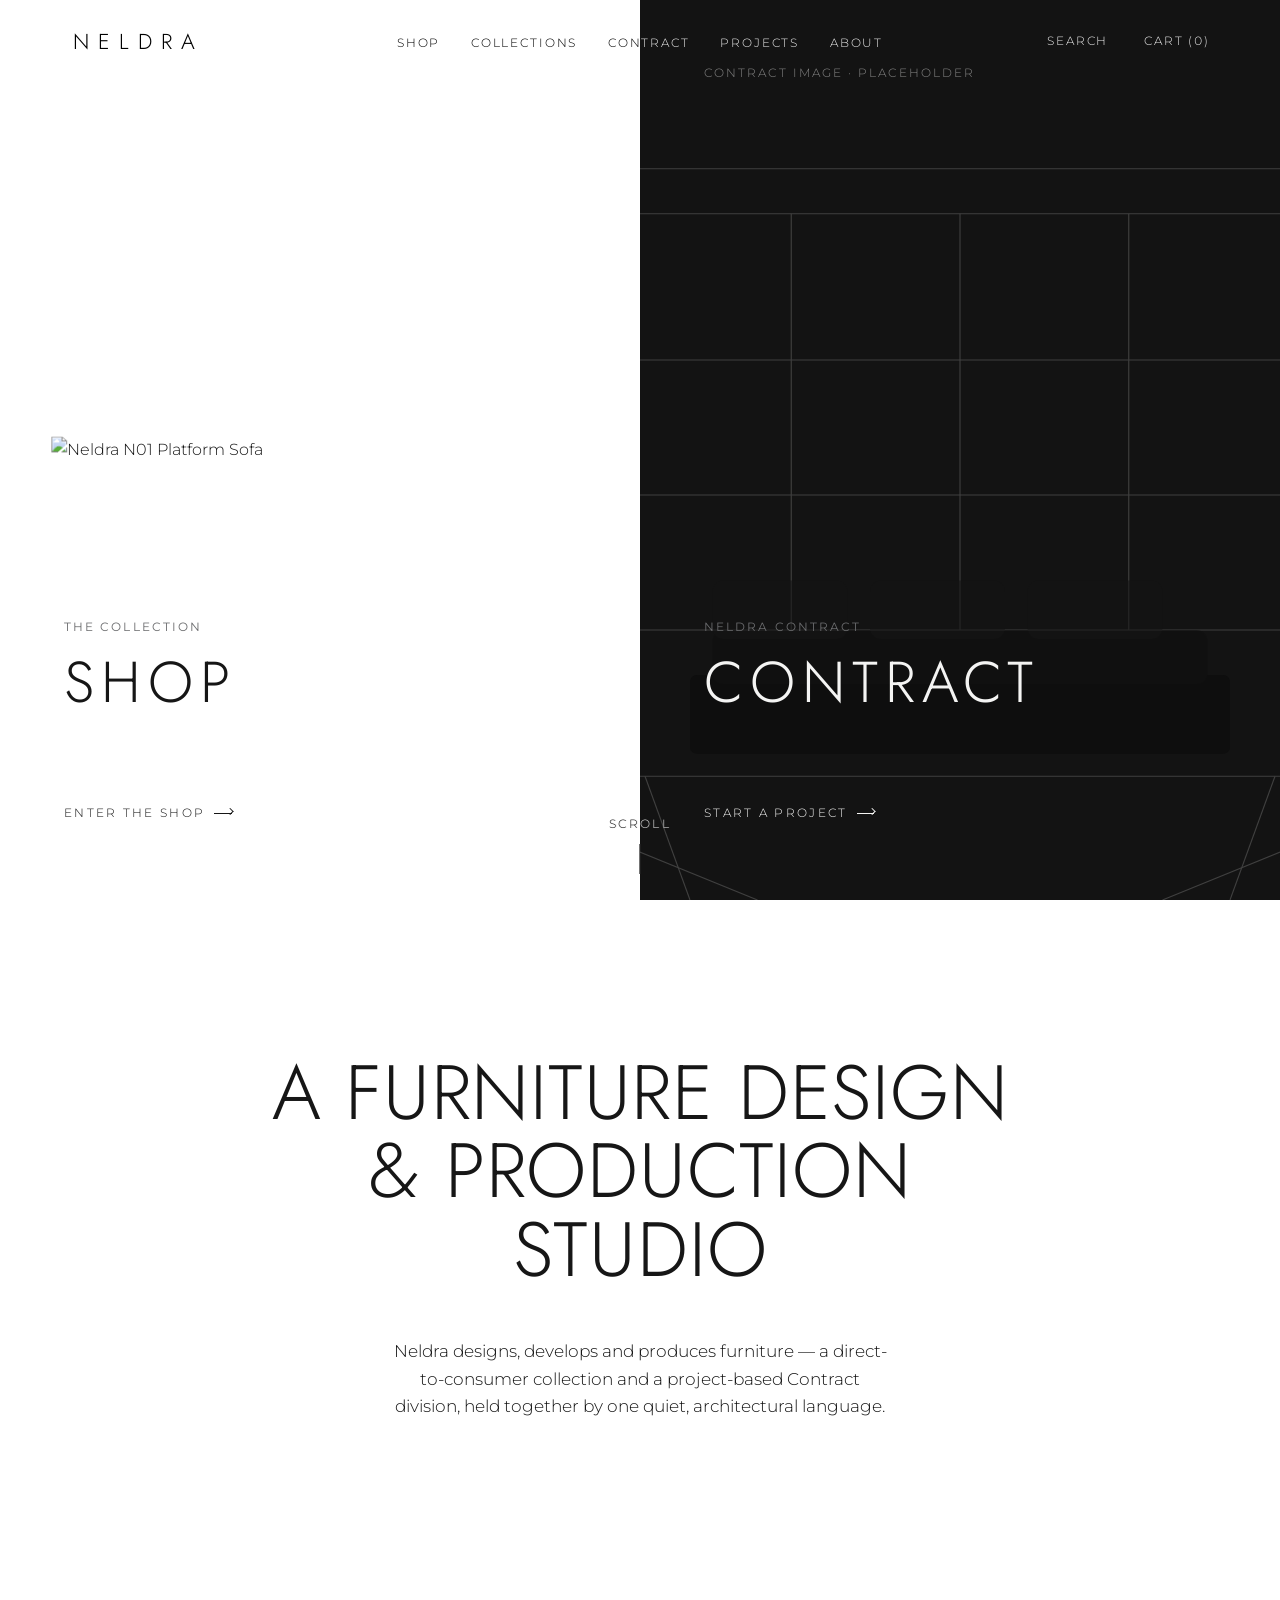
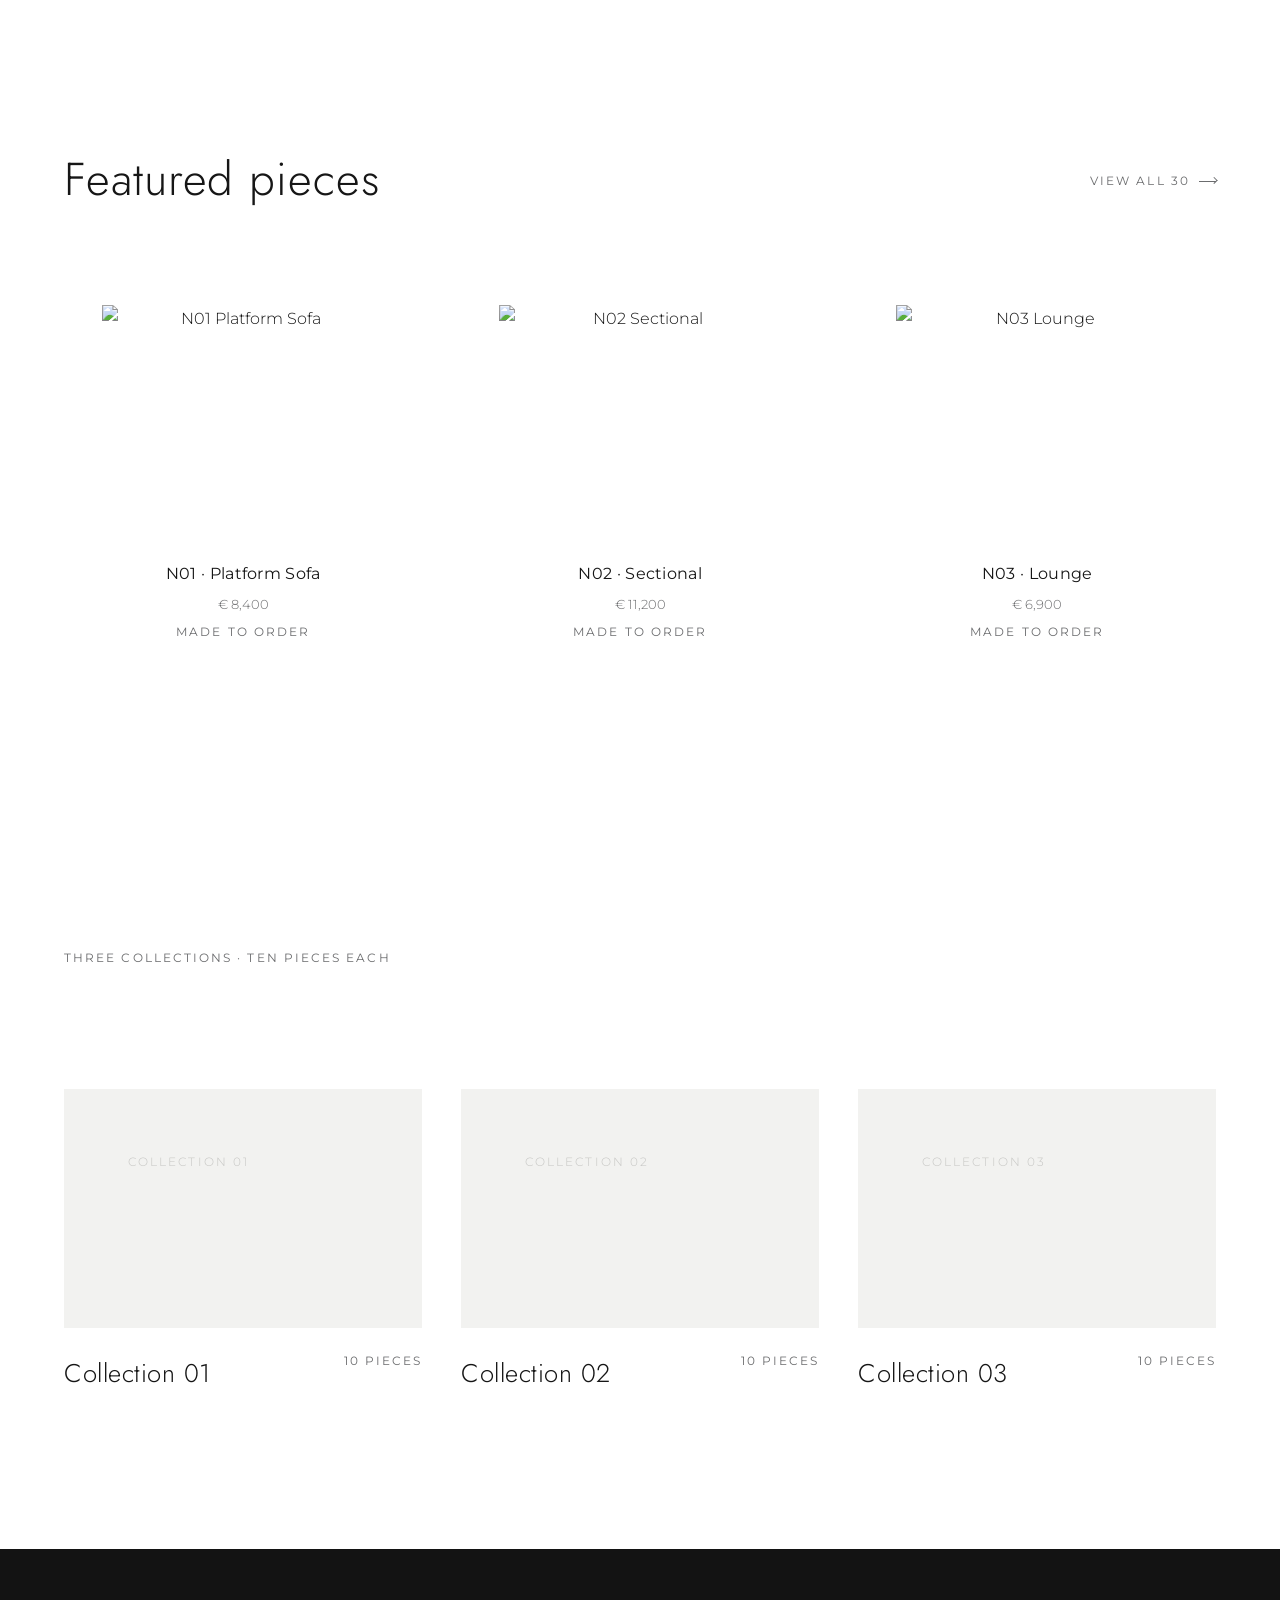
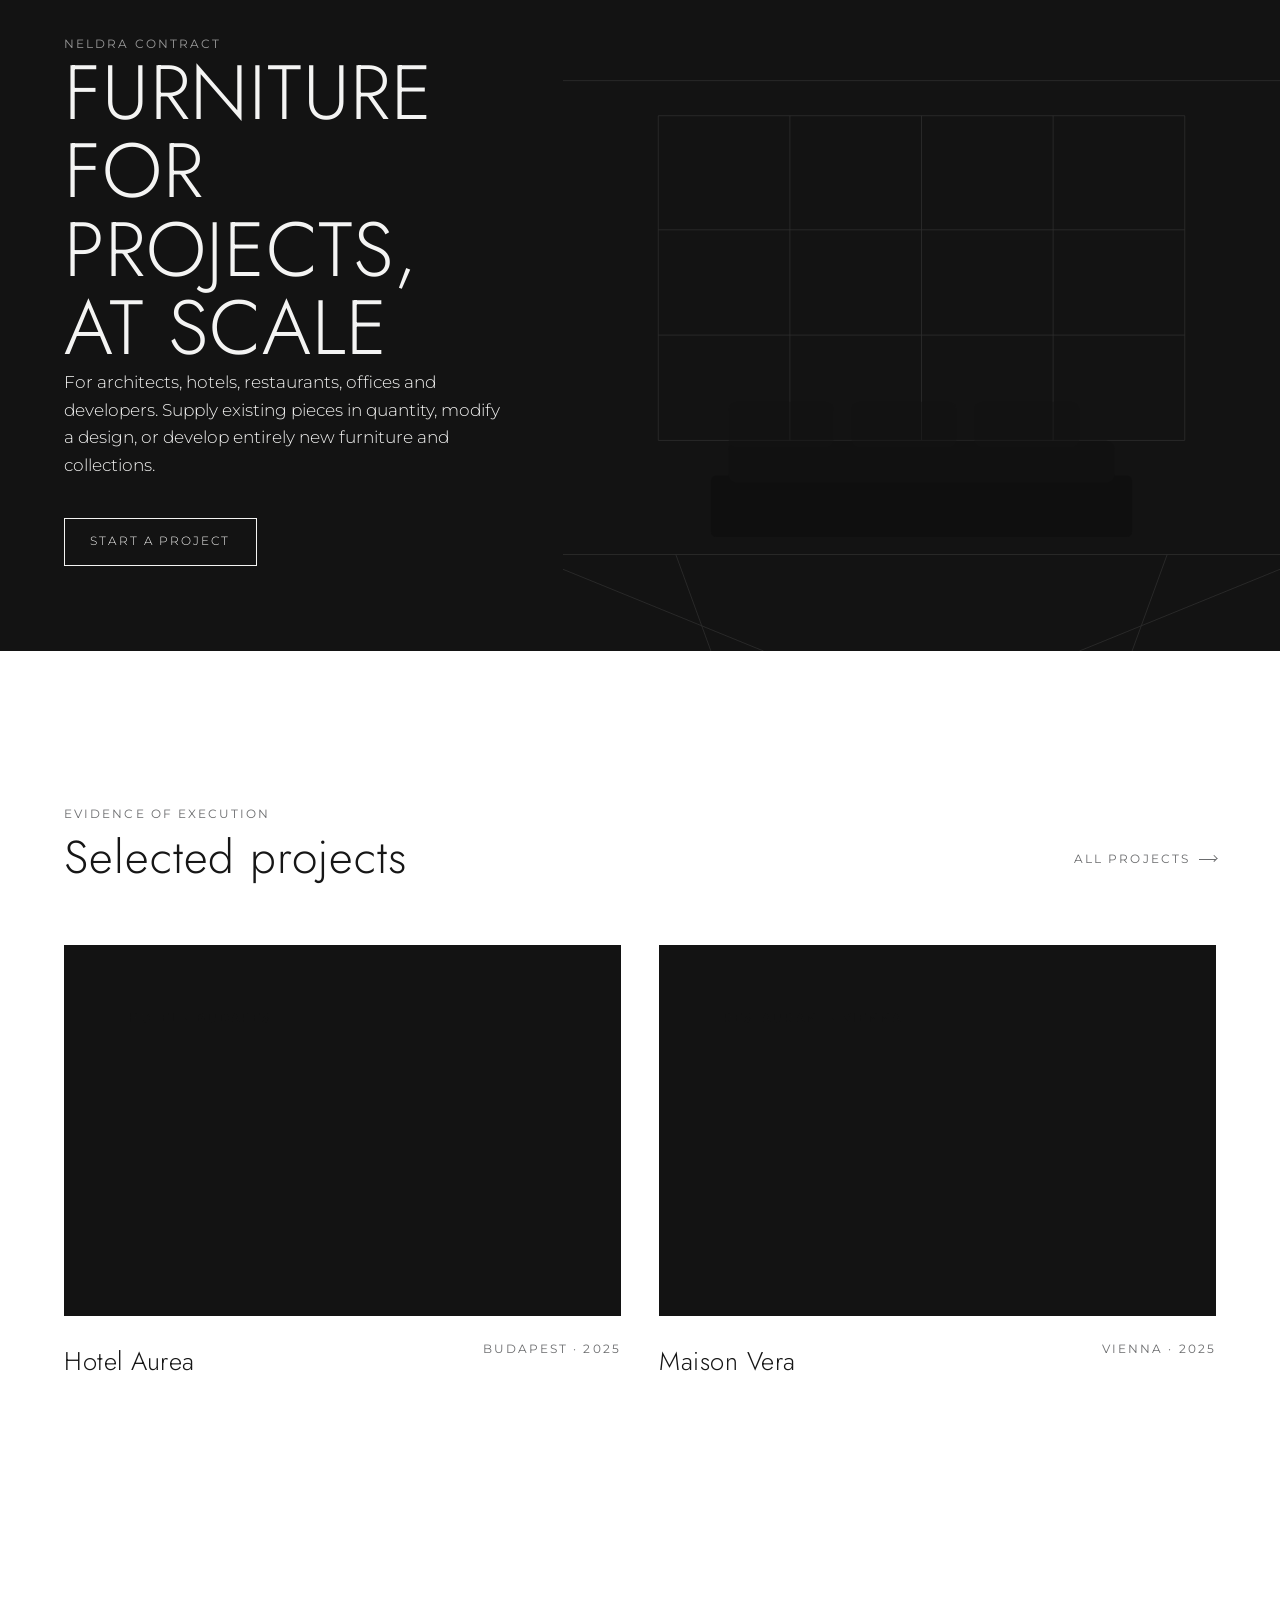
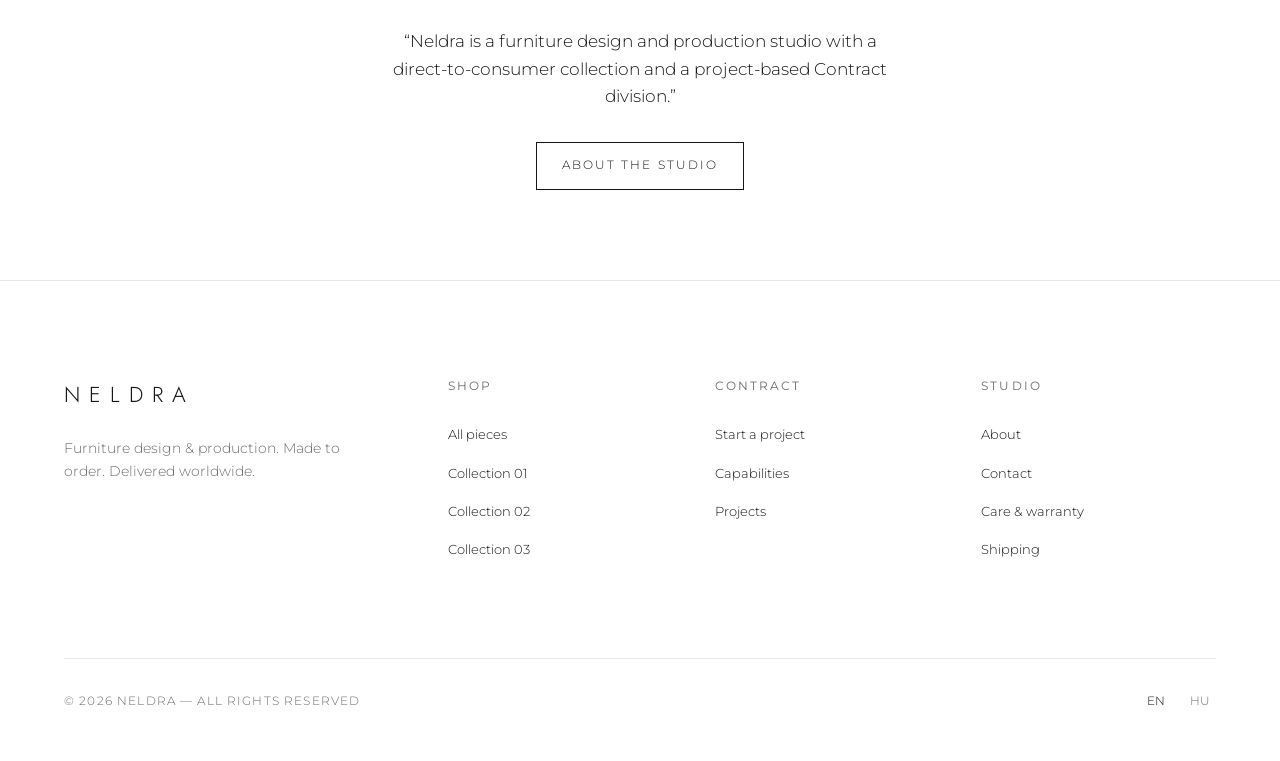
==== standalone/index.html @ cc779422 "Wire real N01 product photography into hero, shop grid, product gallery; standalone images via raw U" ====
<!doctype html>
<html lang="en">
<head>
  <meta charset="utf-8">
  <meta name="viewport" content="width=device-width, initial-scale=1">
  <title>NELDRA — Furniture Design & Production Studio</title>
  <meta name="description" content="Neldra is a furniture design and production studio with a direct-to-consumer collection and a project-based Contract division.">

  <style>
/* ==========================================================================
   NELDRA — Design System
   A white architectural gallery. Furniture is the hero. Whitespace is a
   feature. Motion is quiet. See /docs/02-design-system.md.
   ========================================================================== */
/* ==========================================================================
   NELDRA — Self-hosted fonts
   --------------------------------------------------------------------------
   Display : "TRT Cenzo Demo Light"  (Novenima look)
             The demo is personal-use only with a limited glyph set. Drop the
             licensed .woff2 into this folder as `trt-cenzo-demo-light.woff2`
             and it is used automatically. Until then the stack falls back to
             Jost (a close geometric sans) then Montserrat.
   Body    : Montserrat  (SIL OFL — free for commercial use, self-hosted)
   Both Jost + Montserrat include latin-ext for Hungarian (á é í ó ö ő ú ü ű).
   ========================================================================== */


/* --- Jost (Cenzo stand-in until the licensed file is added) ------------- */
@font-face {
  font-family: "Jost";
  src: url([data-uri]) format("woff2");
  font-weight: 100 900;
  font-style: normal;
  font-display: swap;
  unicode-range: U+0100-02BA, U+02BD-02C5, U+02C7-02CC, U+02CE-02D7, U+02DD-02FF, U+0304, U+0308, U+0329, U+1D00-1DBF, U+1E00-1E9F, U+1EF2-1EFF, U+2020, U+20A0-20AB, U+20AD-20C0, U+2113, U+2C60-2C7F, U+A720-A7FF;
}
@font-face {
  font-family: "Jost";
  src: url([data-uri]) format("woff2");
  font-weight: 100 900;
  font-style: normal;
  font-display: swap;
  unicode-range: U+0000-00FF, U+0131, U+0152-0153, U+02BB-02BC, U+02C6, U+02DA, U+02DC, U+2000-206F, U+2074, U+20AC, U+2122, U+2191, U+2193, U+2212, U+2215, U+FEFF, U+FFFD;
}

/* --- Montserrat (body) -------------------------------------------------- */
@font-face {
  font-family: "Montserrat";
  src: url([data-uri]) format("woff2");
  font-weight: 100 900;
  font-style: normal;
  font-display: swap;
  unicode-range: U+0100-02BA, U+02BD-02C5, U+02C7-02CC, U+02CE-02D7, U+02DD-02FF, U+0304, U+0308, U+0329, U+1D00-1DBF, U+1E00-1E9F, U+1EF2-1EFF, U+2020, U+20A0-20AB, U+20AD-20C0, U+2113, U+2C60-2C7F, U+A720-A7FF;
}
@font-face {
  font-family: "Montserrat";
  src: url([data-uri]) format("woff2");
  font-weight: 100 900;
  font-style: normal;
  font-display: swap;
  unicode-range: U+0000-00FF, U+0131, U+0152-0153, U+02BB-02BC, U+02C6, U+02DA, U+02DC, U+2000-206F, U+2074, U+20AC, U+2122, U+2191, U+2193, U+2212, U+2215, U+FEFF, U+FFFD;
}


/* --------------------------------------------------------------------------
   1. Tokens
   -------------------------------------------------------------------------- */
:root {
  /* Colour */
  --c-bg:          #ffffff;
  --c-bg-soft:     #f7f7f6;
  --c-grey-light:  #e8e9ea;
  --c-grey-mid:    #a5a7a9;
  --c-text:        #161616;
  --c-text-soft:   #6b6c6e;
  --c-line:        rgba(22, 22, 22, .10);
  --c-line-soft:   rgba(22, 22, 22, .06);
  --c-dark:        #131313;
  --c-on-dark:     #f4f4f3;
  --c-accent:      #8a97a0; /* cold, desaturated — used almost never */

  /* Type */
  --font-display: "TRT Cenzo Demo", "Jost", "Montserrat", system-ui, sans-serif;
  --font-body:    "Montserrat", system-ui, -apple-system, "Segoe UI", sans-serif;

  /* Fluid type scale */
  --fs-hero:    clamp(3rem, 9vw, 8rem);
  --fs-display: clamp(2.4rem, 6vw, 5.5rem);
  --fs-h2:      clamp(1.8rem, 3.6vw, 3.4rem);
  --fs-h3:      clamp(1.3rem, 2vw, 1.9rem);
  --fs-lead:    clamp(1.05rem, 1.35vw, 1.35rem);
  --fs-body:    1rem;
  --fs-small:   .8125rem;
  --fs-meta:    .72rem;

  /* Spacing (8px base) */
  --sp-1: .5rem;   --sp-2: 1rem;   --sp-3: 1.5rem;  --sp-4: 2rem;
  --sp-6: 3rem;    --sp-8: 4rem;   --sp-12: 6rem;   --sp-16: 8rem;
  --sp-24: 12rem;  --sp-32: 16rem;
  --section-y: clamp(5rem, 12vw, 12rem);

  /* Layout */
  --wrap: 1600px;
  --gutter: clamp(1.25rem, 5vw, 5rem);
  --header-h: 84px;

  /* Motion */
  --ease-brand: cubic-bezier(.22, 1, .36, 1);
  --ease-soft:  cubic-bezier(.4, 0, .2, 1);
  --dur-fast: .2s;
  --dur-base: .45s;
  --dur-slow: .65s;

  /* z-index */
  --z-header: 100;
  --z-overlay: 200;
  --z-cursor: 500;
}

/* --------------------------------------------------------------------------
   2. Reset / base
   -------------------------------------------------------------------------- */
*, *::before, *::after { box-sizing: border-box; }
* { margin: 0; }
html {
  -webkit-text-size-adjust: 100%;
  scroll-behavior: smooth;
}
body {
  font-family: var(--font-body);
  font-weight: 300;
  font-size: var(--fs-body);
  line-height: 1.7;
  color: var(--c-text);
  background: var(--c-bg);
  -webkit-font-smoothing: antialiased;
  -moz-osx-font-smoothing: grayscale;
  text-rendering: optimizeLegibility;
  overflow-x: hidden;
}
img, picture, svg, video { display: block; max-width: 100%; height: auto; }
a { color: inherit; text-decoration: none; }
button { font: inherit; color: inherit; background: none; border: 0; cursor: pointer; }
ul { list-style: none; padding: 0; }
::selection { background: var(--c-text); color: var(--c-bg); }
:focus-visible { outline: 1.5px solid var(--c-text); outline-offset: 3px; }

/* --------------------------------------------------------------------------
   3. Typography helpers
   -------------------------------------------------------------------------- */
.display, h1, h2, h3 {
  font-family: var(--font-display);
  font-weight: 300;
  line-height: 1.02;
  letter-spacing: .01em;
}
.hero-title { font-size: var(--fs-hero); letter-spacing: .04em; }
.display    { font-size: var(--fs-display); }
h2, .h2     { font-size: var(--fs-h2); letter-spacing: .02em; }
h3, .h3     { font-size: var(--fs-h3); letter-spacing: .02em; }
.upper { text-transform: uppercase; }
.lead {
  font-size: var(--fs-lead);
  line-height: 1.6;
  font-weight: 300;
  max-width: 46ch;
  color: var(--c-text);
}
.meta {
  font-family: var(--font-body);
  font-size: var(--fs-meta);
  letter-spacing: .18em;
  text-transform: uppercase;
  font-weight: 400;
  color: var(--c-text-soft);
}
.body-soft { color: var(--c-text-soft); }

/* --------------------------------------------------------------------------
   4. Layout primitives
   -------------------------------------------------------------------------- */
.wrap {
  width: 100%;
  max-width: var(--wrap);
  margin-inline: auto;
  padding-inline: var(--gutter);
}
.section { padding-block: var(--section-y); }
.section--tight { padding-block: clamp(3rem, 7vw, 7rem); }
.bleed { width: 100%; }
.stack > * + * { margin-top: var(--sp-3); }
.center { text-align: center; }
.divider { height: 1px; background: var(--c-line); border: 0; }

/* --------------------------------------------------------------------------
   5. Buttons / links
   -------------------------------------------------------------------------- */
.btn {
  display: inline-flex;
  align-items: center;
  gap: .8em;
  font-family: var(--font-body);
  font-size: var(--fs-meta);
  letter-spacing: .18em;
  text-transform: uppercase;
  padding: 1.15em 2.2em;
  border: 1px solid var(--c-text);
  color: var(--c-text);
  background: transparent;
  transition: background var(--dur-base) var(--ease-soft),
              color var(--dur-base) var(--ease-soft);
}
.btn:hover { background: var(--c-text); color: var(--c-bg); }
.btn--solid { background: var(--c-text); color: var(--c-bg); }
.btn--solid:hover { background: transparent; color: var(--c-text); }
.btn--ghost { border-color: transparent; padding-inline: 0; }
.btn--on-dark { border-color: var(--c-on-dark); color: var(--c-on-dark); }
.btn--on-dark:hover { background: var(--c-on-dark); color: var(--c-dark); }

/* animated underline link */
.link {
  position: relative;
  display: inline-block;
  padding-bottom: 2px;
}
.link::after {
  content: "";
  position: absolute;
  left: 0; bottom: 0;
  width: 100%; height: 1px;
  background: currentColor;
  transform: scaleX(0);
  transform-origin: right;
  transition: transform var(--dur-base) var(--ease-brand);
}
.link:hover::after { transform: scaleX(1); transform-origin: left; }

/* --------------------------------------------------------------------------
   6. Header / overlay nav
   -------------------------------------------------------------------------- */
.site-header {
  position: fixed;
  inset: 0 0 auto 0;
  z-index: var(--z-header);
  height: var(--header-h);
  display: flex;
  align-items: center;
  transition: background var(--dur-base) var(--ease-soft),
              transform var(--dur-base) var(--ease-soft),
              height var(--dur-base) var(--ease-soft);
}
.site-header__inner {
  width: 100%;
  max-width: none;
  display: grid;
  grid-template-columns: 1fr auto 1fr;
  align-items: center;
  gap: var(--sp-4);
}
/* Over the split hero: blend so the wordmark/nav read on light AND dark. */
.site-header--overlay { mix-blend-mode: difference; }
.site-header--overlay .site-header__inner,
.site-header--overlay a,
.site-header--overlay button { color: #fff; }
/* Solid state (internal pages or after scrolling past hero) */
.site-header--solid {
  background: rgba(255,255,255,.85);
  -webkit-backdrop-filter: blur(12px);
  backdrop-filter: blur(12px);
  border-bottom: 1px solid var(--c-line-soft);
  mix-blend-mode: normal;
}
.site-header--solid a, .site-header--solid button { color: var(--c-text); }
.site-header.is-hidden { transform: translateY(-100%); }

.brand {
  font-family: var(--font-display);
  font-weight: 300;
  font-size: 1.35rem;
  letter-spacing: .42em;
  text-transform: uppercase;
  padding-left: .42em; /* optically balance the tracking */
}
.nav-primary { justify-self: center; }
.nav-primary ul { display: flex; gap: clamp(1rem, 2.4vw, 2.6rem); }
.nav-primary a { font-size: var(--fs-meta); letter-spacing: .16em; text-transform: uppercase; }
.nav-util {
  justify-self: end;
  display: flex;
  align-items: center;
  gap: var(--sp-3);
}
.nav-util button { font-size: var(--fs-meta); letter-spacing: .16em; text-transform: uppercase; }
.cart-count { font-variant-numeric: tabular-nums; }
.nav-toggle { display: none; }

/* --------------------------------------------------------------------------
   7. Split-screen hero
   -------------------------------------------------------------------------- */
.hero {
  height: 100svh;
  min-height: 640px;
  width: 100%;
  display: flex;
  overflow: hidden;
}
.panel {
  position: relative;
  flex: 1 1 0%;   /* basis 0 so flex-grow ratios drive the moving boundary */
  min-width: 0;
  display: flex;
  align-items: flex-end;
  overflow: hidden;
  color: var(--c-on-dark);
  transition: flex-grow var(--dur-slow) var(--ease-brand);
  will-change: flex-grow;
}
/* moving boundary via flex-grow */
.hero[data-hover="shop"]     .panel--shop     { flex-grow: 1.6; }
.hero[data-hover="shop"]     .panel--contract { flex-grow: .9; }
.hero[data-hover="contract"] .panel--contract { flex-grow: 1.6; }
.hero[data-hover="contract"] .panel--shop     { flex-grow: .9; }

.panel__media {
  position: absolute;
  inset: 0;
  transition: transform var(--dur-slow) var(--ease-brand);
  will-change: transform;
}
.panel:hover .panel__media,
.hero[data-hover] .panel.is-active .panel__media { transform: scale(1.04); }

.panel__label {
  position: relative;
  z-index: 2;
  padding: var(--gutter);
  padding-bottom: clamp(2.5rem, 6vw, 5rem);
  width: 100%;
  display: flex;
  flex-direction: column;
  gap: var(--sp-2);
}
.panel__title {
  font-family: var(--font-display);
  font-weight: 300;
  font-size: clamp(2.2rem, 4.5vw, 4.5rem);
  letter-spacing: .12em;
  text-transform: uppercase;
  line-height: 1;
}
.panel__intro {
  font-size: var(--fs-small);
  letter-spacing: .04em;
  max-width: 34ch;
  opacity: .85;
  transform: translateY(6px);
  opacity: 0;
  transition: opacity var(--dur-base) var(--ease-brand) .05s,
              transform var(--dur-base) var(--ease-brand) .05s;
}
.panel:hover .panel__intro,
.panel.is-active .panel__intro,
.panel:focus-visible .panel__intro { opacity: .9; transform: none; }
.panel__enter {
  margin-top: var(--sp-2);
  font-size: var(--fs-meta);
  letter-spacing: .2em;
  text-transform: uppercase;
  display: inline-flex;
  align-items: center;
  gap: .7em;
}
.panel__enter .arrow { margin-left: .1em; transition: transform var(--dur-base) var(--ease-brand); }
.panel:hover .panel__enter .arrow { transform: translateX(6px); }

/* CSS-drawn arrow (font-independent, always renders) */
.arrow {
  display: inline-block;
  position: relative;
  width: 1.5em;
  height: 1px;
  background: currentColor;
  vertical-align: middle;
  margin-left: .35em;
}
.arrow::after {
  content: "";
  position: absolute;
  right: 0; top: 50%;
  width: .42em; height: .42em;
  border-top: 1px solid currentColor;
  border-right: 1px solid currentColor;
  transform: translateY(-50%) rotate(45deg);
  transform-origin: right center;
}

/* thin dividing line between panels */
.hero::after {
  content: "";
  position: absolute;
  top: 0; bottom: 0; left: 50%;
  width: 1px;
  background: rgba(255,255,255,.35);
  z-index: 3;
  pointer-events: none;
  opacity: 0;
  transition: opacity var(--dur-base) ease;
}

/* Placeholder art (until real photography is dropped in) */
.ph { position: absolute; inset: 0; }
.ph--shop { background: #f2f2f0; }
.ph--contract { background: var(--c-dark); }
.ph__note {
  position: absolute; top: var(--gutter); left: var(--gutter);
  font-size: var(--fs-meta); letter-spacing: .18em; text-transform: uppercase;
  opacity: .5;
}
.ph--shop .ph__note { color: #9a9a97; }
.panel--shop { color: var(--c-text); background: #fff; }
.panel--shop .panel__intro { opacity: 0; }
.panel--shop:hover .panel__intro,
.panel--shop.is-active .panel__intro { opacity: .7; }

/* scroll hint */
.scroll-hint {
  position: absolute;
  left: 50%; bottom: 1.6rem;
  transform: translateX(-50%);
  z-index: 5;
  font-size: var(--fs-meta);
  letter-spacing: .2em;
  text-transform: uppercase;
  color: #fff;
  mix-blend-mode: difference;
  display: flex; flex-direction: column; align-items: center; gap: .6rem;
}
.scroll-hint span { animation: nudge 2.4s var(--ease-soft) infinite; }
.scroll-hint i { width: 1px; height: 30px; background: currentColor; display: block; opacity: .6; }
@keyframes nudge { 0%,100% { transform: translateY(0);} 50% { transform: translateY(6px);} }

/* --------------------------------------------------------------------------
   8. Editorial / content sections
   -------------------------------------------------------------------------- */
.statement {
  padding-block: var(--section-y);
  text-align: center;
}
.statement .display { max-width: 18ch; margin-inline: auto; }
.statement .lead { margin: var(--sp-6) auto 0; text-align: center; }

.section-head {
  display: flex;
  align-items: flex-end;
  justify-content: space-between;
  gap: var(--sp-4);
  margin-bottom: var(--sp-8);
  flex-wrap: wrap;
}
.section-head .meta { margin-bottom: .6rem; }

/* Full-bleed image block (editorial) */
.figure {
  position: relative;
  width: 100%;
  aspect-ratio: 16 / 9;
  background: var(--c-bg-soft);
  overflow: hidden;
}
.figure--tall { aspect-ratio: 4 / 5; }
.figure__media { position: absolute; inset: 0; }
.figure img { width: 100%; height: 100%; object-fit: cover; }

/* --------------------------------------------------------------------------
   9. Product card (borderless, floats on white)
   -------------------------------------------------------------------------- */
.grid {
  display: grid;
  gap: clamp(2rem, 4vw, 4.5rem) clamp(1.5rem, 3vw, 3rem);
}
.grid--2 { grid-template-columns: repeat(2, 1fr); }
.grid--3 { grid-template-columns: repeat(3, 1fr); }
.grid--4 { grid-template-columns: repeat(4, 1fr); }
.grid--5 { grid-template-columns: repeat(5, 1fr); }

.product {
  display: flex;
  flex-direction: column;
  align-items: center;
  text-align: center;
}
.product__media {
  position: relative;
  width: 100%;
  aspect-ratio: 4 / 3;
  display: grid;
  place-items: center;
  background: transparent; /* blends into the white page — no card, no border */
  padding: clamp(1rem, 3vw, 2.5rem);
}
.product__media img,
.product__media svg {
  width: 100%;
  height: 100%;
  object-fit: contain;
  transition: transform var(--dur-base) var(--ease-brand),
              opacity var(--dur-base) var(--ease-soft);
}
.product:hover .product__media img,
.product:hover .product__media svg { transform: scale(1.035); }
.product__meta { margin-top: var(--sp-3); }
.product__name {
  font-family: var(--font-body);
  font-weight: 400;
  font-size: 1rem;
  letter-spacing: .02em;
}
.product__price { font-size: var(--fs-small); color: var(--c-text-soft); margin-top: .35rem; }
.product__tag { display: block; margin-top: .5rem; }

/* Grid density control */
.grid-control {
  display: flex;
  align-items: center;
  gap: var(--sp-3);
  justify-content: flex-end;
}
.grid-control__label { font-size: var(--fs-meta); letter-spacing: .18em; text-transform: uppercase; color: var(--c-text-soft); }
.grid-control button {
  font-size: var(--fs-small);
  width: 2em; height: 2em;
  color: var(--c-text-soft);
  transition: color var(--dur-fast) ease;
}
.grid-control button[aria-pressed="true"] { color: var(--c-text); text-decoration: underline; text-underline-offset: 4px; }

/* --------------------------------------------------------------------------
   10. Dark / contract block
   -------------------------------------------------------------------------- */
.block-dark {
  background: var(--c-dark);
  color: var(--c-on-dark);
}
.block-dark .meta { color: rgba(244,244,243,.6); }
.block-dark .lead { color: var(--c-on-dark); }
.contract-teaser {
  position: relative;
  min-height: 78vh;
  display: flex;
  align-items: center;
}
.contract-teaser__content { max-width: 40ch; }

/* Sectors / capabilities lists */
.rows { border-top: 1px solid var(--c-line); }
.rows li {
  border-bottom: 1px solid var(--c-line);
  padding-block: clamp(1rem, 2.4vw, 1.9rem);
  display: flex;
  align-items: baseline;
  justify-content: space-between;
  gap: var(--sp-4);
  transition: padding-left var(--dur-base) var(--ease-brand);
}
.rows li:hover { padding-left: var(--sp-3); }
.rows .row__title { font-family: var(--font-display); font-size: var(--fs-h3); letter-spacing: .02em; }
.rows .row__note { font-size: var(--fs-small); color: var(--c-text-soft); max-width: 40ch; text-align: right; }
.block-dark .rows { border-color: rgba(244,244,243,.16); }
.block-dark .rows li { border-color: rgba(244,244,243,.16); }
.block-dark .rows .row__note { color: rgba(244,244,243,.55); }

/* --------------------------------------------------------------------------
   11. Project cards
   -------------------------------------------------------------------------- */
.project {
  display: block;
}
.project__media {
  aspect-ratio: 3 / 2;
  background: var(--c-bg-soft);
  overflow: hidden;
}
.project__media > * { width: 100%; height: 100%; object-fit: cover; transition: transform var(--dur-slow) var(--ease-brand); }
.project:hover .project__media > * { transform: scale(1.04); }
.project__meta { margin-top: var(--sp-3); display: flex; justify-content: space-between; gap: var(--sp-3); }
.project__name { font-family: var(--font-display); font-size: var(--fs-h3); letter-spacing: .02em; }

/* --------------------------------------------------------------------------
   12. Product page
   -------------------------------------------------------------------------- */
.pdp {
  display: grid;
  grid-template-columns: 1.35fr 1fr;
  gap: clamp(2rem, 5vw, 6rem);
  align-items: start;
}
.pdp__gallery { display: grid; gap: var(--sp-4); }
.pdp__figure {
  aspect-ratio: 4 / 3;
  display: grid;
  place-items: center;
  padding: clamp(1.5rem, 4vw, 4rem);
}
.pdp__figure img, .pdp__figure svg { width: 100%; height: 100%; object-fit: contain; }
.pdp__info { position: sticky; top: calc(var(--header-h) + 1.5rem); }
.pdp__price { font-size: var(--fs-h3); font-family: var(--font-display); margin-top: var(--sp-2); }
.pdp__row { display: flex; gap: var(--sp-2); flex-wrap: wrap; margin-top: var(--sp-4); }
.swatch {
  border: 1px solid var(--c-line);
  padding: .8em 1.2em;
  font-size: var(--fs-small);
  transition: border-color var(--dur-fast) ease;
}
.swatch[aria-pressed="true"], .swatch:hover { border-color: var(--c-text); }
.qty { display: inline-flex; align-items: center; border: 1px solid var(--c-line); }
.qty button { width: 2.6em; height: 2.6em; }
.qty input { width: 3em; text-align: center; border: 0; font: inherit; }
.pdp__cta { display: grid; gap: var(--sp-2); margin-top: var(--sp-6); }

/* Accordion */
.acc { border-top: 1px solid var(--c-line); margin-top: var(--sp-8); }
.acc__item { border-bottom: 1px solid var(--c-line); }
.acc__head {
  width: 100%;
  display: flex; align-items: center; justify-content: space-between;
  padding-block: 1.35rem;
  font-size: var(--fs-small); letter-spacing: .12em; text-transform: uppercase;
}
.acc__icon { transition: transform var(--dur-base) var(--ease-brand); }
.acc__item[aria-expanded="true"] .acc__icon { transform: rotate(45deg); }
.acc__body {
  overflow: hidden;
  max-height: 0;
  transition: max-height var(--dur-base) var(--ease-brand);
}
.acc__body > div { padding-bottom: 1.6rem; color: var(--c-text-soft); font-size: var(--fs-small); }

/* --------------------------------------------------------------------------
   13. Footer
   -------------------------------------------------------------------------- */
.site-footer {
  border-top: 1px solid var(--c-line);
  padding-block: var(--sp-12) var(--sp-6);
}
.footer-grid {
  display: grid;
  grid-template-columns: 1.5fr repeat(3, 1fr);
  gap: var(--sp-6) var(--sp-4);
}
.footer-brand .brand { padding-left: 0; display: inline-block; margin-bottom: var(--sp-3); }
.footer-col h4 { font-family: var(--font-body); font-size: var(--fs-meta); letter-spacing: .18em; text-transform: uppercase; color: var(--c-text-soft); font-weight: 400; margin-bottom: var(--sp-3); }
.footer-col li + li { margin-top: .7rem; }
.footer-col a { font-size: var(--fs-small); }
.footer-bottom {
  margin-top: var(--sp-12);
  padding-top: var(--sp-4);
  border-top: 1px solid var(--c-line);
  display: flex; justify-content: space-between; align-items: center; gap: var(--sp-3);
  flex-wrap: wrap;
  font-size: var(--fs-meta); letter-spacing: .1em; text-transform: uppercase; color: var(--c-text-soft);
}
.lang-switch { display: flex; gap: .8rem; }
.lang-switch button[aria-pressed="true"] { color: var(--c-text); }

/* --------------------------------------------------------------------------
   14. Overlays (menu / search / cart)
   -------------------------------------------------------------------------- */
.overlay {
  position: fixed;
  inset: 0;
  z-index: var(--z-overlay);
  background: var(--c-bg);
  padding: var(--gutter);
  display: flex;
  flex-direction: column;
  opacity: 0;
  visibility: hidden;
  transition: opacity var(--dur-base) var(--ease-brand), visibility var(--dur-base);
}
.overlay.is-open { opacity: 1; visibility: visible; }
.overlay__close { align-self: flex-end; font-size: var(--fs-meta); letter-spacing: .18em; text-transform: uppercase; }
.overlay__body { margin-block: auto; }
.menu-list a {
  font-family: var(--font-display);
  font-size: clamp(2rem, 7vw, 5rem);
  letter-spacing: .04em;
  text-transform: uppercase;
  display: inline-block;
  opacity: 0;
  transform: translateY(20px);
}
.overlay.is-open .menu-list a { opacity: 1; transform: none; transition: opacity var(--dur-base) var(--ease-brand), transform var(--dur-base) var(--ease-brand); }
.menu-list li:nth-child(1) a { transition-delay: .06s; }
.menu-list li:nth-child(2) a { transition-delay: .12s; }
.menu-list li:nth-child(3) a { transition-delay: .18s; }
.menu-list li:nth-child(4) a { transition-delay: .24s; }
.menu-list li:nth-child(5) a { transition-delay: .30s; }

.search-input {
  width: 100%;
  border: 0;
  border-bottom: 1px solid var(--c-line);
  font-family: var(--font-display);
  font-size: clamp(1.6rem, 5vw, 3.4rem);
  padding-block: .4em;
  background: transparent;
}
.search-input:focus { outline: none; border-color: var(--c-text); }

/* Cart drawer */
.drawer {
  position: fixed;
  top: 0; right: 0; bottom: 0;
  width: min(440px, 92vw);
  background: var(--c-bg);
  z-index: var(--z-overlay);
  border-left: 1px solid var(--c-line);
  transform: translateX(100%);
  transition: transform var(--dur-base) var(--ease-brand);
  display: flex; flex-direction: column;
  padding: var(--gutter);
}
.drawer.is-open { transform: none; }
.scrim {
  position: fixed; inset: 0; z-index: calc(var(--z-overlay) - 1);
  background: rgba(19,19,19,.28);
  opacity: 0; visibility: hidden;
  transition: opacity var(--dur-base) ease, visibility var(--dur-base);
}
.scrim.is-open { opacity: 1; visibility: visible; }

/* --------------------------------------------------------------------------
   16. Scroll reveal
   -------------------------------------------------------------------------- */
[data-reveal] {
  opacity: 0;
  transform: translateY(32px);
  transition: opacity .8s var(--ease-brand), transform .8s var(--ease-brand);
  will-change: opacity, transform;
}
[data-reveal].is-visible { opacity: 1; transform: none; }
[data-reveal-delay="1"] { transition-delay: .08s; }
[data-reveal-delay="2"] { transition-delay: .16s; }
[data-reveal-delay="3"] { transition-delay: .24s; }
[data-reveal-delay="4"] { transition-delay: .32s; }

/* --------------------------------------------------------------------------
   17. Responsive
   -------------------------------------------------------------------------- */
@media (max-width: 1024px) {
  .grid--5 { grid-template-columns: repeat(4, 1fr); }
  .footer-grid { grid-template-columns: 1fr 1fr; }
  .pdp { grid-template-columns: 1fr; }
  .pdp__info { position: static; }
}
@media (max-width: 860px) {
  :root { --header-h: 68px; }
  .nav-primary { display: none; }
  .nav-toggle { display: inline-flex; }
  .grid--3, .grid--4, .grid--5 { grid-template-columns: repeat(2, 1fr); }

  /* hero stacks into two full-width sections */
  .hero { flex-direction: column; height: auto; }
  .panel { flex-basis: auto; height: 60svh; min-height: 380px; }
  .hero::after { display: none; }
  .hero[data-hover] .panel { flex-grow: 1 !important; }
  .panel.is-active { height: 66svh; }
  .rows .row__note { display: none; }
  .section-head { align-items: flex-start; }
}
@media (max-width: 560px) {
  .grid--2, .grid--3, .grid--4, .grid--5 { grid-template-columns: 1fr; }
  .footer-grid { grid-template-columns: 1fr; }
}

/* --------------------------------------------------------------------------
   18. Reduced motion
   -------------------------------------------------------------------------- */
@media (prefers-reduced-motion: reduce) {
  html { scroll-behavior: auto; }
  *, *::before, *::after {
    animation-duration: .001ms !important;
    animation-iteration-count: 1 !important;
    transition-duration: .001ms !important;
    scroll-behavior: auto !important;
  }
  [data-reveal] { opacity: 1 !important; transform: none !important; }
  .panel__intro { opacity: .8 !important; transform: none !important; }
}

</style>
</head>
<body data-page="home">
  <a class="btn--ghost" href="#main" style="position:absolute;left:-9999px">Skip to content</a>

  <!-- ===== Overlays ===== -->
  <div class="scrim" data-scrim></div>

  <div class="overlay" id="menu-overlay" role="dialog" aria-modal="true" aria-label="Menu">
    <button class="overlay__close" data-close>Close ×</button>
    <div class="overlay__body">
      <ul class="menu-list stack">
        <li><a href="shop.html">Shop</a></li>
        <li><a href="shop.html">Collections</a></li>
        <li><a href="contract.html">Contract</a></li>
        <li><a href="#projects">Projects</a></li>
        <li><a href="#about">About</a></li>
      </ul>
    </div>
  </div>

  <div class="overlay" id="search-overlay" role="dialog" aria-modal="true" aria-label="Search">
    <button class="overlay__close" data-close>Close ×</button>
    <div class="overlay__body wrap">
      <p class="meta" style="margin-bottom:1rem">Search</p>
      <input class="search-input" type="search" placeholder="Search products & projects…" aria-label="Search">
    </div>
  </div>

  <aside class="drawer" id="cart-drawer" role="dialog" aria-modal="true" aria-label="Cart">
    <div style="display:flex;justify-content:space-between;align-items:center">
      <span class="meta">Cart</span>
      <button class="overlay__close" data-close>Close ×</button>
    </div>
    <div class="overlay__body">
      <p class="body-soft" style="font-size:.9rem">Your cart is empty.</p>
    </div>
    <a class="btn btn--solid" href="shop.html">Explore the collection</a>
  </aside>

  <!-- ===== Header ===== -->
  <header class="site-header site-header--overlay" data-header>
    <div class="site-header__inner wrap">
      <a class="brand" href="index.html" aria-label="Neldra home">NELDRA</a>
      <nav class="nav-primary" aria-label="Primary">
        <ul>
          <li><a class="link" href="shop.html">Shop</a></li>
          <li><a class="link" href="shop.html">Collections</a></li>
          <li><a class="link" href="contract.html">Contract</a></li>
          <li><a class="link" href="#projects">Projects</a></li>
          <li><a class="link" href="#about">About</a></li>
        </ul>
      </nav>
      <div class="nav-util">
        <button data-open="search-overlay" aria-label="Open search">Search</button>
        <button data-open="cart-drawer" aria-label="Open cart">Cart&nbsp;(<span class="cart-count">0</span>)</button>
        <button class="nav-toggle" data-open="menu-overlay" aria-label="Open menu">Menu</button>
      </div>
    </div>
  </header>

  <main id="main">
    <!-- ===== Split-screen hero ===== -->
    <section class="hero" data-hero aria-label="Choose Shop or Contract">
      <a class="panel panel--shop" data-panel="shop" href="shop.html">
        <div class="panel__media">
          <img src="https://raw.githubusercontent.com/TicianFata/blender-18/main/wp-content/themes/neldra/assets/img/products/n01-angle.jpg" alt="Neldra N01 Platform Sofa"
               style="position:absolute;left:50%;top:50%;width:84%;transform:translate(-50%,-50%);object-fit:contain">
        </div>
        <div class="panel__label">
          <span class="meta">The Collection</span>
          <span class="panel__title">Shop</span>
          <span class="panel__intro">Thirty finished pieces across three collections. Made to order, bought online.</span>
          <span class="panel__enter">Enter the shop <i class="arrow"></i></span>
        </div>
      </a>
      <a class="panel panel--contract" data-panel="contract" href="contract.html">
        <div class="panel__media">
          <div class="ph ph--contract"><span class="ph__note">Contract image · placeholder</span></div>
          <img src="[data-uri]" alt=""
               style="position:absolute;inset:0;width:100%;height:100%;object-fit:cover;opacity:.9">
        </div>
        <div class="panel__label">
          <span class="meta">Neldra Contract</span>
          <span class="panel__title">Contract</span>
          <span class="panel__intro">Furniture for projects, at scale — supplied, modified or developed from scratch.</span>
          <span class="panel__enter">Start a project <i class="arrow"></i></span>
        </div>
      </a>
      <div class="scroll-hint" aria-hidden="true"><span>Scroll</span><i></i></div>
    </section>

    <!-- ===== Brand statement ===== -->
    <section class="statement wrap">
      <h1 class="display upper" data-reveal>A furniture design<br>&amp; production studio</h1>
      <p class="lead" data-reveal data-reveal-delay="1">Neldra designs, develops and produces furniture — a direct-to-consumer collection and a project-based Contract division, held together by one quiet, architectural language.</p>
    </section>

    <!-- ===== Featured pieces ===== -->
    <section class="section wrap" aria-label="Featured pieces">
      <div class="section-head">
        <div>
          <p class="meta" data-reveal>Selected</p>
          <h2 data-reveal>Featured pieces</h2>
        </div>
        <a class="link meta" href="shop.html" data-reveal>View all 30 <i class="arrow"></i></a>
      </div>
      <div class="grid grid--3">
        <a class="product" href="product.html" data-reveal>
          <div class="product__media"><img src="https://raw.githubusercontent.com/TicianFata/blender-18/main/wp-content/themes/neldra/assets/img/products/n01-angle.jpg" alt="N01 Platform Sofa"></div>
          <div class="product__meta">
            <div class="product__name">N01 · Platform Sofa</div>
            <div class="product__price">€ 8,400</div>
            <span class="product__tag meta">Made to order</span>
          </div>
        </a>
        <a class="product" href="product.html" data-reveal data-reveal-delay="1">
          <div class="product__media"><img src="https://raw.githubusercontent.com/TicianFata/blender-18/main/wp-content/themes/neldra/assets/img/products/n01-front.jpg" alt="N02 Sectional"></div>
          <div class="product__meta">
            <div class="product__name">N02 · Sectional</div>
            <div class="product__price">€ 11,200</div>
            <span class="product__tag meta">Made to order</span>
          </div>
        </a>
        <a class="product" href="product.html" data-reveal data-reveal-delay="2">
          <div class="product__media"><img src="https://raw.githubusercontent.com/TicianFata/blender-18/main/wp-content/themes/neldra/assets/img/products/n01-side.jpg" alt="N03 Lounge"></div>
          <div class="product__meta">
            <div class="product__name">N03 · Lounge</div>
            <div class="product__price">€ 6,900</div>
            <span class="product__tag meta">Made to order</span>
          </div>
        </a>
      </div>
    </section>

    <!-- ===== Collections ===== -->
    <section class="section wrap" aria-label="Collections">
      <div class="section-head">
        <div><p class="meta" data-reveal>Three collections · ten pieces each</p><h2 data-reveal>Collections</h2></div>
      </div>
      <div class="grid grid--3">
        <a class="project" href="shop.html" data-reveal>
          <div class="project__media"><div class="ph ph--shop" style="position:relative"><span class="ph__note">Collection 01</span></div></div>
          <div class="project__meta"><span class="project__name">Collection 01</span><span class="meta">10 pieces</span></div>
        </a>
        <a class="project" href="shop.html" data-reveal data-reveal-delay="1">
          <div class="project__media"><div class="ph ph--shop" style="position:relative"><span class="ph__note">Collection 02</span></div></div>
          <div class="project__meta"><span class="project__name">Collection 02</span><span class="meta">10 pieces</span></div>
        </a>
        <a class="project" href="shop.html" data-reveal data-reveal-delay="2">
          <div class="project__media"><div class="ph ph--shop" style="position:relative"><span class="ph__note">Collection 03</span></div></div>
          <div class="project__meta"><span class="project__name">Collection 03</span><span class="meta">10 pieces</span></div>
        </a>
      </div>
    </section>

    <!-- ===== Contract teaser (dark) ===== -->
    <section class="block-dark bleed" id="contract" aria-label="Contract">
      <div class="contract-teaser wrap">
        <div class="panel__media" style="opacity:.5">
          <img src="[data-uri]" alt="" style="position:absolute;right:0;top:0;width:56%;height:100%;object-fit:cover">
        </div>
        <div class="contract-teaser__content" style="position:relative;z-index:2">
          <p class="meta" data-reveal>Neldra Contract</p>
          <h2 class="display upper" data-reveal data-reveal-delay="1">Furniture for<br>projects, at scale</h2>
          <p class="lead" data-reveal data-reveal-delay="2">For architects, hotels, restaurants, offices and developers. Supply existing pieces in quantity, modify a design, or develop entirely new furniture and collections.</p>
          <p data-reveal data-reveal-delay="3" style="margin-top:2.5rem">
            <a class="btn btn--on-dark" href="contract.html">Start a project</a>
          </p>
        </div>
      </div>
    </section>

    <!-- ===== Projects teaser ===== -->
    <section class="section wrap" id="projects" aria-label="Projects">
      <div class="section-head">
        <div><p class="meta" data-reveal>Evidence of execution</p><h2 data-reveal>Selected projects</h2></div>
        <a class="link meta" href="contract.html" data-reveal>All projects <i class="arrow"></i></a>
      </div>
      <div class="grid grid--2">
        <a class="project" href="contract.html" data-reveal>
          <div class="project__media"><div class="ph ph--contract" style="position:relative"><span class="ph__note">Hotel · Budapest</span></div></div>
          <div class="project__meta"><span class="project__name">Hotel Aurea</span><span class="meta">Budapest · 2025</span></div>
        </a>
        <a class="project" href="contract.html" data-reveal data-reveal-delay="1">
          <div class="project__media"><div class="ph ph--contract" style="position:relative"><span class="ph__note">Restaurant · Vienna</span></div></div>
          <div class="project__meta"><span class="project__name">Maison Vera</span><span class="meta">Vienna · 2025</span></div>
        </a>
      </div>
    </section>

    <!-- ===== About strip ===== -->
    <section class="section--tight wrap center" id="about">
      <p class="lead" data-reveal style="margin-inline:auto">“Neldra is a furniture design and production studio with a direct-to-consumer collection and a project-based Contract division.”</p>
      <p data-reveal data-reveal-delay="1" style="margin-top:2rem"><a class="btn" href="#about">About the studio</a></p>
    </section>
  </main>

  <!-- ===== Footer ===== -->
  <footer class="site-footer">
    <div class="wrap">
      <div class="footer-grid">
        <div class="footer-brand">
          <span class="brand">NELDRA</span>
          <p class="body-soft" style="font-size:.85rem;max-width:32ch">Furniture design &amp; production. Made to order. Delivered worldwide.</p>
        </div>
        <div class="footer-col">
          <h4>Shop</h4>
          <ul><li><a class="link" href="shop.html">All pieces</a></li><li><a class="link" href="shop.html">Collection 01</a></li><li><a class="link" href="shop.html">Collection 02</a></li><li><a class="link" href="shop.html">Collection 03</a></li></ul>
        </div>
        <div class="footer-col">
          <h4>Contract</h4>
          <ul><li><a class="link" href="contract.html">Start a project</a></li><li><a class="link" href="contract.html">Capabilities</a></li><li><a class="link" href="contract.html">Projects</a></li></ul>
        </div>
        <div class="footer-col">
          <h4>Studio</h4>
          <ul><li><a class="link" href="#about">About</a></li><li><a class="link" href="#">Contact</a></li><li><a class="link" href="#">Care &amp; warranty</a></li><li><a class="link" href="#">Shipping</a></li></ul>
        </div>
      </div>
      <div class="footer-bottom">
        <span>© 2026 Neldra — All rights reserved</span>
        <span class="lang-switch" data-lang>
          <button aria-pressed="true">EN</button>
          <button aria-pressed="false">HU</button>
        </span>
      </div>
    </div>
  </footer>

  <script>
/* ==========================================================================
   NELDRA — interactions
   Vanilla, dependency-free, progressive-enhancement.
   Production note: the split-screen + reveals mirror what GSAP/ScrollTrigger
   and Lenis will drive in the WordPress build (see /docs/04-animations.md).
   ========================================================================== */
(function () {
  "use strict";

  var reduce = window.matchMedia("(prefers-reduced-motion: reduce)").matches;
  var coarse = window.matchMedia("(pointer: coarse)").matches;
  var $  = function (s, c) { return (c || document).querySelector(s); };
  var $$ = function (s, c) { return Array.prototype.slice.call((c || document).querySelectorAll(s)); };

  /* ----------------------------------------------------------------------
     Split-screen hero
     ---------------------------------------------------------------------- */
  function initHero() {
    var hero = $("[data-hero]");
    if (!hero) return;
    var panels = $$(".panel", hero);

    function activate(name) {
      hero.setAttribute("data-hover", name);
      panels.forEach(function (p) {
        p.classList.toggle("is-active", p.getAttribute("data-panel") === name);
      });
    }
    function clear() {
      hero.removeAttribute("data-hover");
      panels.forEach(function (p) { p.classList.remove("is-active"); });
    }

    panels.forEach(function (panel) {
      var name = panel.getAttribute("data-panel");

      if (!coarse) {
        panel.addEventListener("mouseenter", function () { activate(name); });
        panel.addEventListener("focus", function () { activate(name); });
      }

      // Touch: first tap previews, second tap enters.
      panel.addEventListener("click", function (e) {
        if (coarse && !panel.classList.contains("is-active")) {
          e.preventDefault();
          activate(name);
        }
      });

      // Subtle pointer parallax on the media (desktop, motion on)
      if (!coarse && !reduce) {
        var media = $(".panel__media", panel);
        panel.addEventListener("mousemove", function (e) {
          var r = panel.getBoundingClientRect();
          var dx = (e.clientX - r.left) / r.width - 0.5;
          var dy = (e.clientY - r.top) / r.height - 0.5;
          if (media) media.style.transform = "scale(1.05) translate(" + (dx * -14) + "px," + (dy * -14) + "px)";
        });
        panel.addEventListener("mouseleave", function () {
          if (media) media.style.transform = "";
        });
      }
    });

    if (!coarse) hero.addEventListener("mouseleave", clear);
  }

  /* ----------------------------------------------------------------------
     Header: overlay -> solid, hide on scroll down / show on scroll up
     ---------------------------------------------------------------------- */
  function initHeader() {
    var header = $("[data-header]");
    if (!header) return;
    var overlayStart = header.classList.contains("site-header--overlay");
    var hero = $("[data-hero]");
    var threshold = hero ? hero.offsetHeight - 120 : 120;
    var last = 0;

    function onScroll() {
      var y = window.pageYOffset;
      if (overlayStart) {
        if (y > threshold) {
          header.classList.remove("site-header--overlay");
          header.classList.add("site-header--solid");
        } else {
          header.classList.add("site-header--overlay");
          header.classList.remove("site-header--solid");
        }
      }
      // hide/show
      if (y > last && y > (overlayStart ? threshold + 200 : 200)) {
        header.classList.add("is-hidden");
      } else {
        header.classList.remove("is-hidden");
      }
      last = y;
    }
    window.addEventListener("scroll", onScroll, { passive: true });
    onScroll();
  }

  /* ----------------------------------------------------------------------
     Scroll reveals
     ---------------------------------------------------------------------- */
  function initReveals() {
    var items = $$("[data-reveal]");
    if (!items.length) return;
    if (reduce || !("IntersectionObserver" in window)) {
      items.forEach(function (el) { el.classList.add("is-visible"); });
      return;
    }
    var io = new IntersectionObserver(function (entries) {
      entries.forEach(function (en) {
        if (en.isIntersecting) {
          en.target.classList.add("is-visible");
          io.unobserve(en.target);
        }
      });
    }, { rootMargin: "0px 0px -12% 0px", threshold: 0.08 });
    items.forEach(function (el) { io.observe(el); });
  }

  /* ----------------------------------------------------------------------
     Overlays: menu, search, cart drawer
     ---------------------------------------------------------------------- */
  function initOverlays() {
    var scrim = $("[data-scrim]");
    function open(el) { if (el) el.classList.add("is-open"); if (scrim) scrim.classList.add("is-open"); document.documentElement.style.overflow = "hidden"; }
    function close() {
      $$(".overlay, .drawer").forEach(function (el) { el.classList.remove("is-open"); });
      if (scrim) scrim.classList.remove("is-open");
      document.documentElement.style.overflow = "";
    }
    $$("[data-open]").forEach(function (btn) {
      btn.addEventListener("click", function () { open($("#" + btn.getAttribute("data-open"))); });
    });
    $$("[data-close]").forEach(function (btn) { btn.addEventListener("click", close); });
    if (scrim) scrim.addEventListener("click", close);
    document.addEventListener("keydown", function (e) { if (e.key === "Escape") close(); });
    // focus the search field when the search overlay opens
    var searchBtn = $('[data-open="search-overlay"]');
    if (searchBtn) searchBtn.addEventListener("click", function () {
      setTimeout(function () { var i = $("#search-overlay .search-input"); if (i) i.focus(); }, 300);
    });
  }

  /* ----------------------------------------------------------------------
     Grid density switch (shop / collection)
     ---------------------------------------------------------------------- */
  function initGridControl() {
    var control = $("[data-grid-control]");
    var grid = $("[data-grid]");
    if (!control || !grid) return;
    var stored = localStorage.getItem("neldra-cols");
    if (stored) setCols(stored);

    function setCols(n) {
      grid.className = grid.className.replace(/grid--\d/g, "").trim();
      grid.classList.add("grid", "grid--" + n);
      $$("button", control).forEach(function (b) {
        b.setAttribute("aria-pressed", b.getAttribute("data-cols") === String(n) ? "true" : "false");
      });
      localStorage.setItem("neldra-cols", n);
    }
    $$("button", control).forEach(function (b) {
      b.addEventListener("click", function () { setCols(b.getAttribute("data-cols")); });
    });
  }

  /* ----------------------------------------------------------------------
     Accordion (product info)
     ---------------------------------------------------------------------- */
  function initAccordion() {
    $$(".acc__head").forEach(function (head) {
      head.addEventListener("click", function () {
        var item = head.closest(".acc__item");
        var body = $(".acc__body", item);
        var open = item.getAttribute("aria-expanded") === "true";
        item.setAttribute("aria-expanded", open ? "false" : "true");
        body.style.maxHeight = open ? "0px" : (body.scrollHeight + "px");
      });
    });
  }

  /* ----------------------------------------------------------------------
     Quantity stepper
     ---------------------------------------------------------------------- */
  function initQty() {
    $$(".qty").forEach(function (q) {
      var input = $("input", q);
      $$("button", q).forEach(function (b) {
        b.addEventListener("click", function () {
          var v = parseInt(input.value, 10) || 1;
          v += b.getAttribute("data-step") === "up" ? 1 : -1;
          input.value = Math.max(1, v);
        });
      });
    });
  }

  /* ----------------------------------------------------------------------
     Language switch (visual only in the prototype)
     ---------------------------------------------------------------------- */
  function initLang() {
    var sw = $("[data-lang]");
    if (!sw) return;
    $$("button", sw).forEach(function (b) {
      b.addEventListener("click", function () {
        $$("button", sw).forEach(function (x) { x.setAttribute("aria-pressed", "false"); });
        b.setAttribute("aria-pressed", "true");
      });
    });
  }

  /* ----------------------------------------------------------------------
     Selectable option chips (.swatch) — finishes, materials, project type,
     scale, needs. Single-select within the closest group by default; add
     data-multi on the group for multi-select (e.g. "What do you need?").
     ---------------------------------------------------------------------- */
  function initSwatches() {
    $$(".swatch").forEach(function (sw) {
      // Avoid submitting a surrounding form when a chip is clicked.
      if (!sw.getAttribute("type")) sw.setAttribute("type", "button");

      sw.addEventListener("click", function (e) {
        e.preventDefault();
        var group = sw.closest("[data-swatch-group]") || sw.closest(".pdp__row") || sw.parentElement;
        var multi = group.hasAttribute("data-multi");
        if (multi) {
          var on = sw.getAttribute("aria-pressed") === "true";
          sw.setAttribute("aria-pressed", on ? "false" : "true");
        } else {
          $$(".swatch", group).forEach(function (s) { s.setAttribute("aria-pressed", "false"); });
          sw.setAttribute("aria-pressed", "true");
        }
      });
    });
  }

  /* ---------------------------------------------------------------------- */
  document.addEventListener("DOMContentLoaded", function () {
    initHero();
    initHeader();
    initReveals();
    initOverlays();
    initGridControl();
    initAccordion();
    initQty();
    initSwatches();
    initLang();
  });
})();

</script>
</body>
</html>
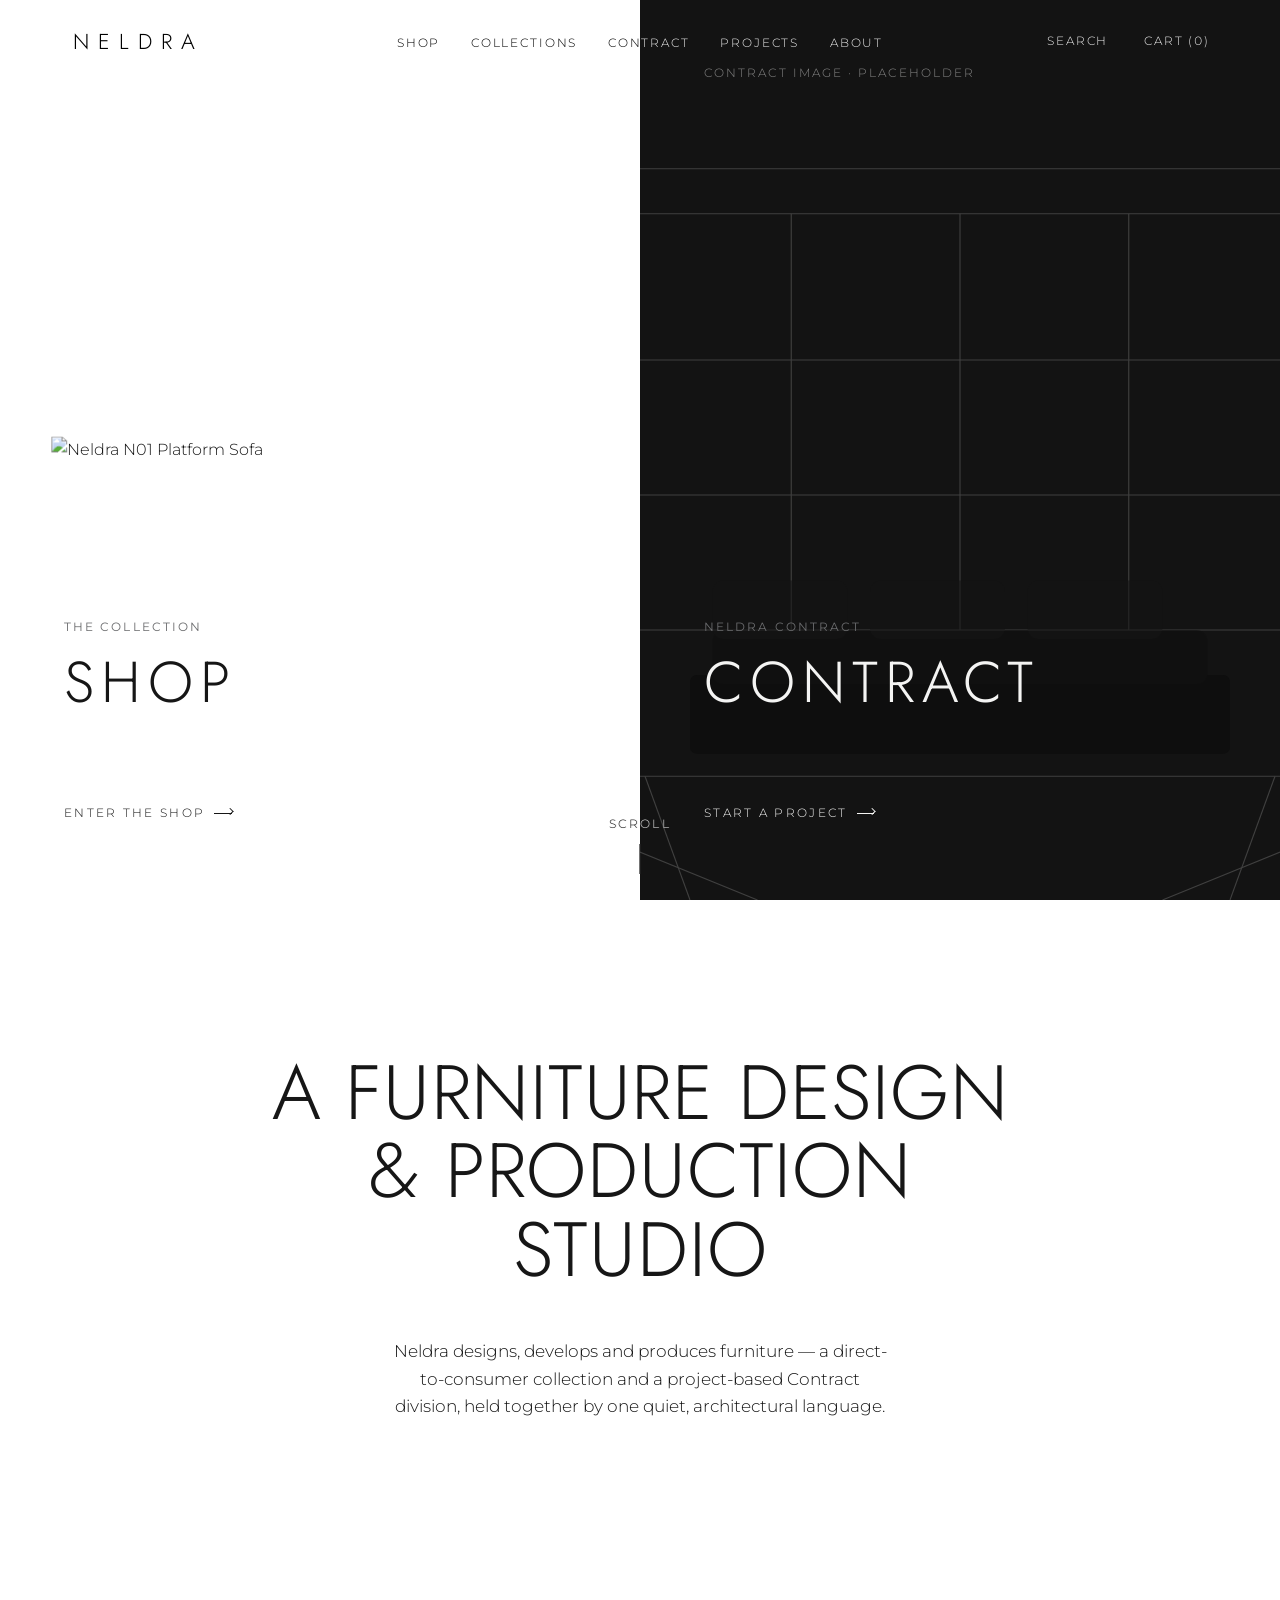
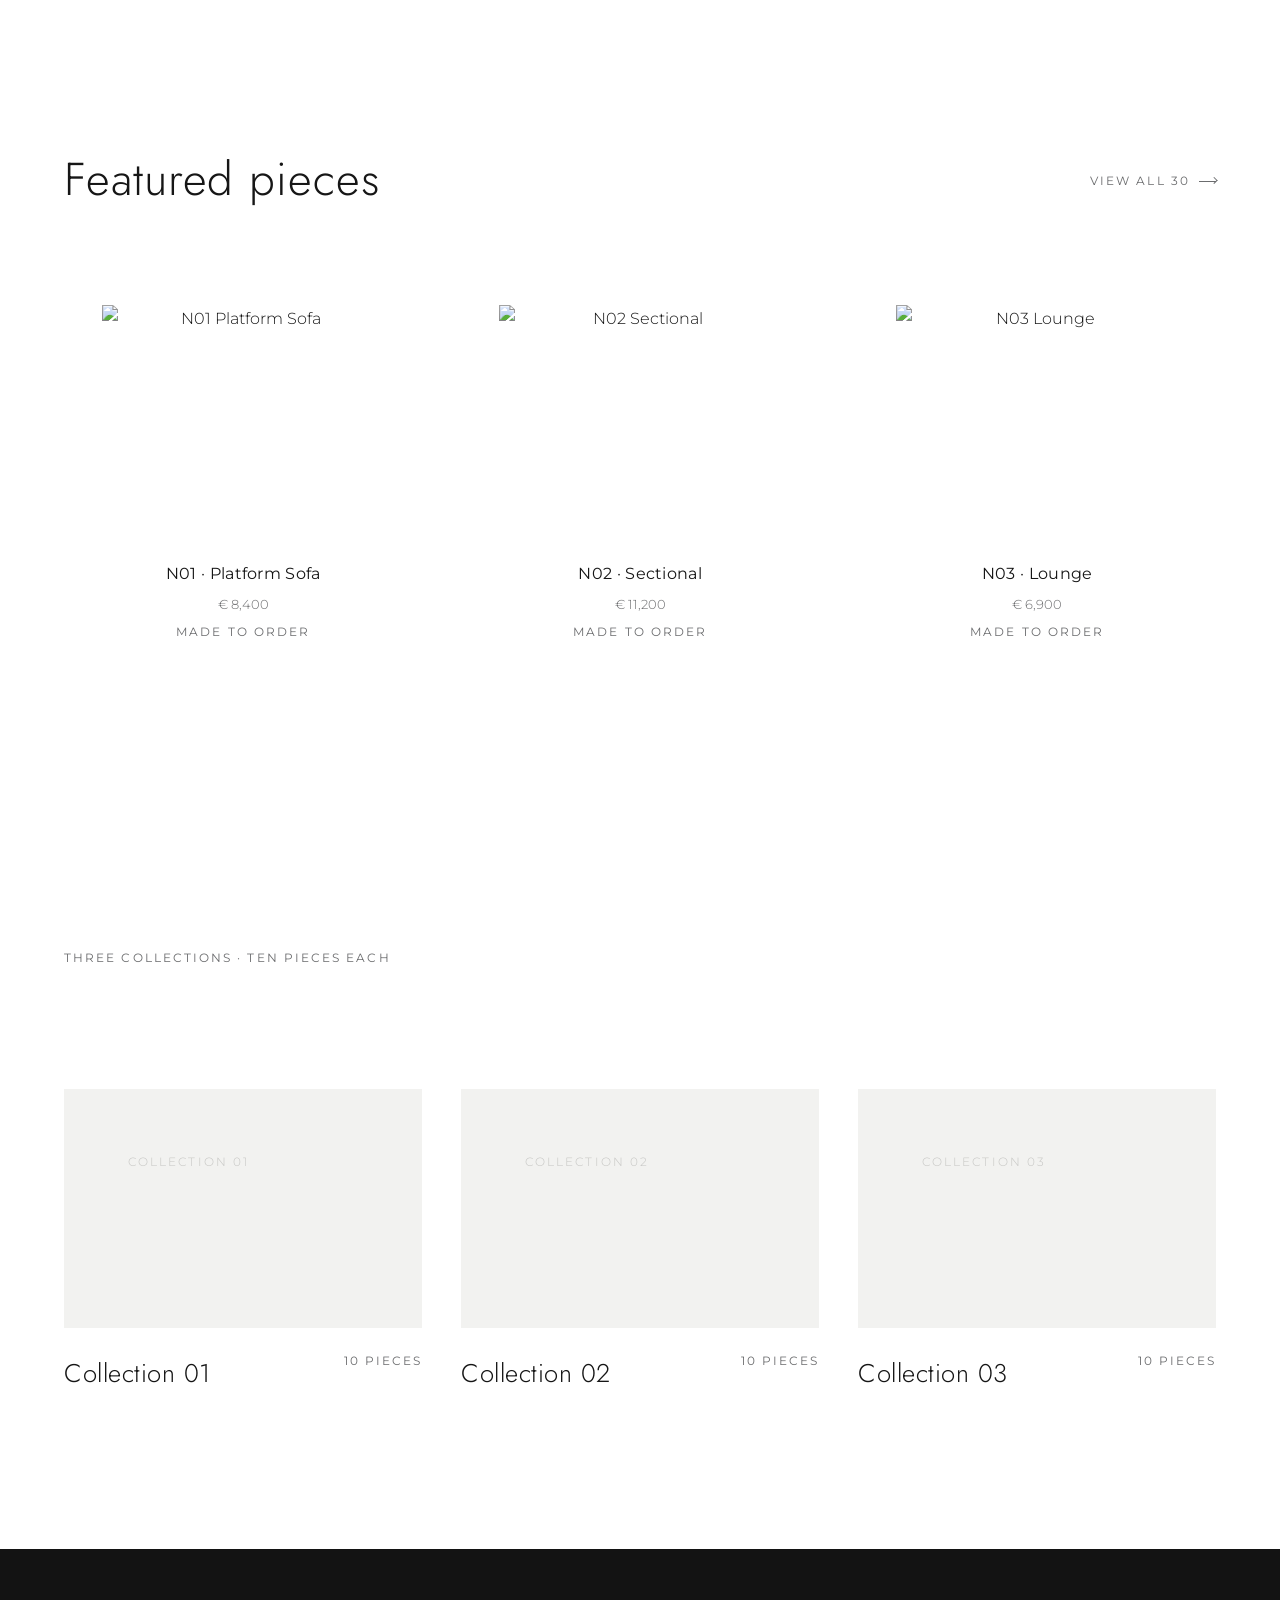
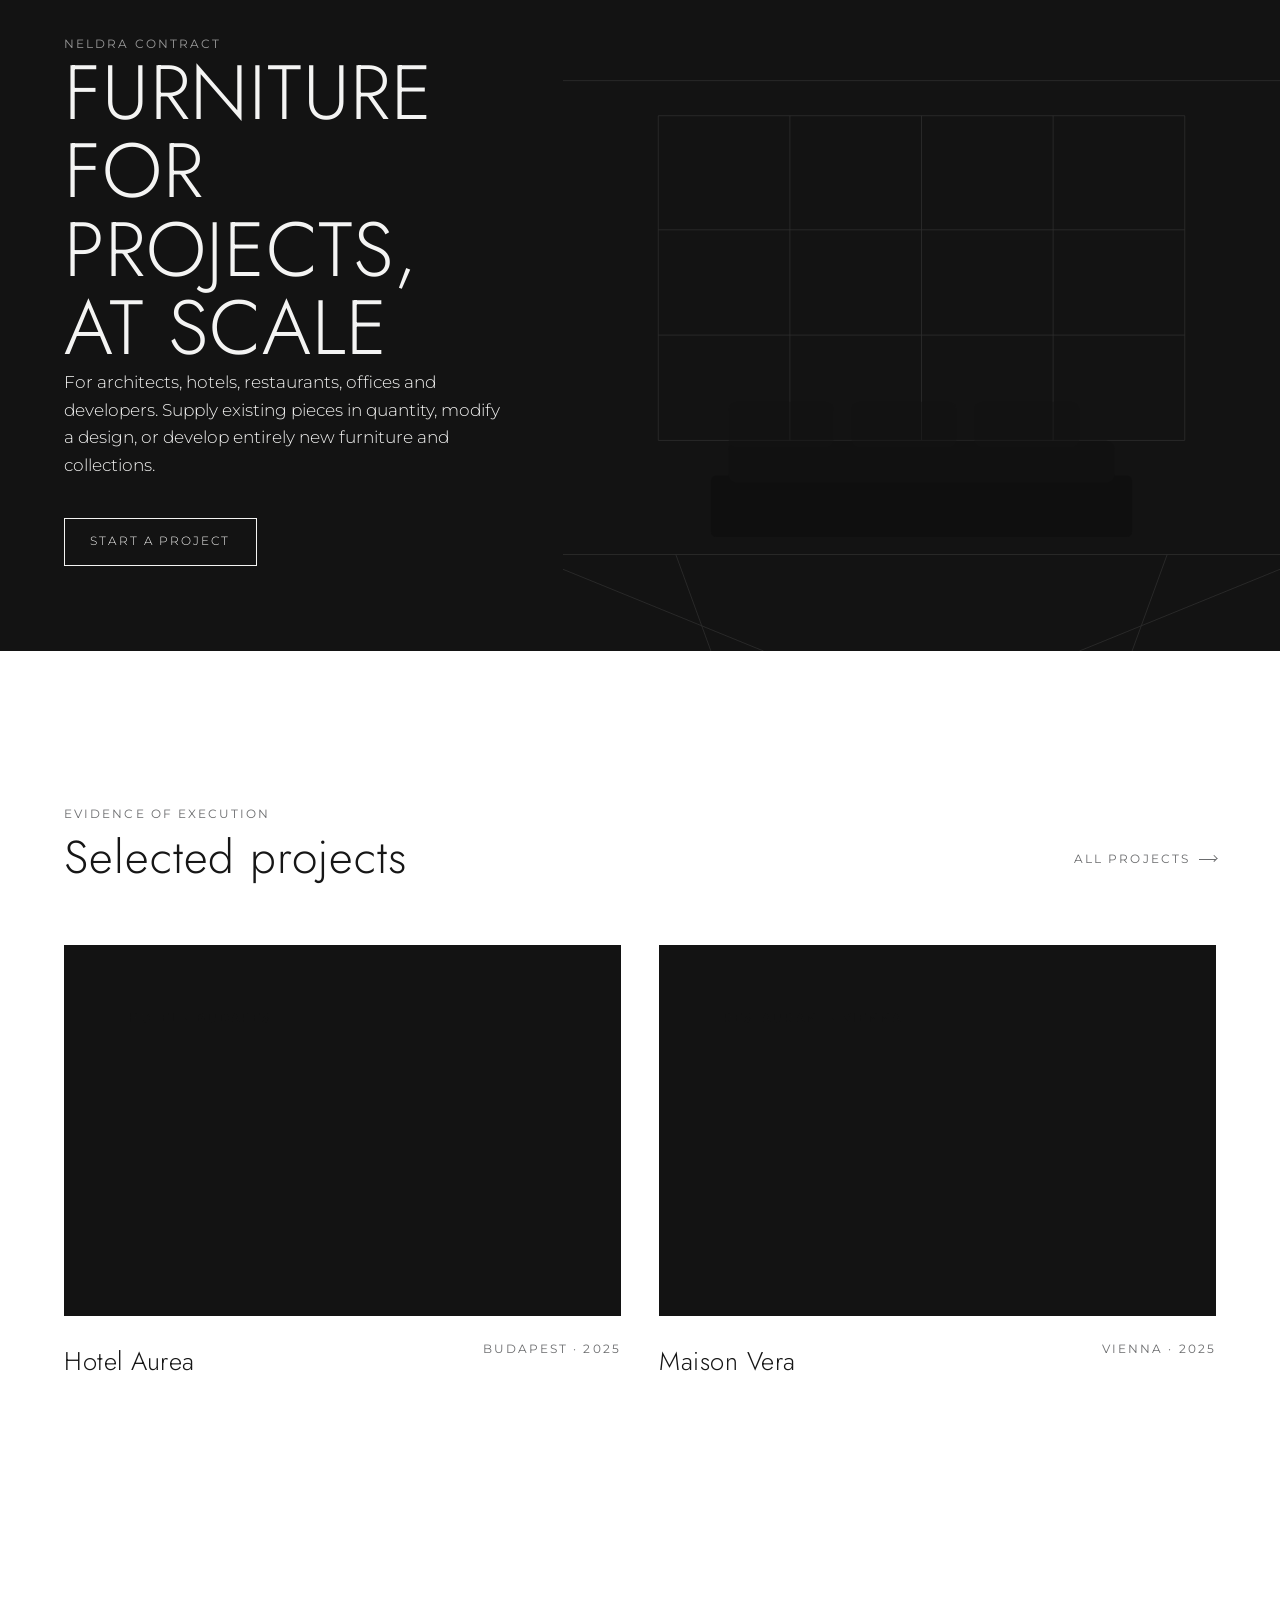
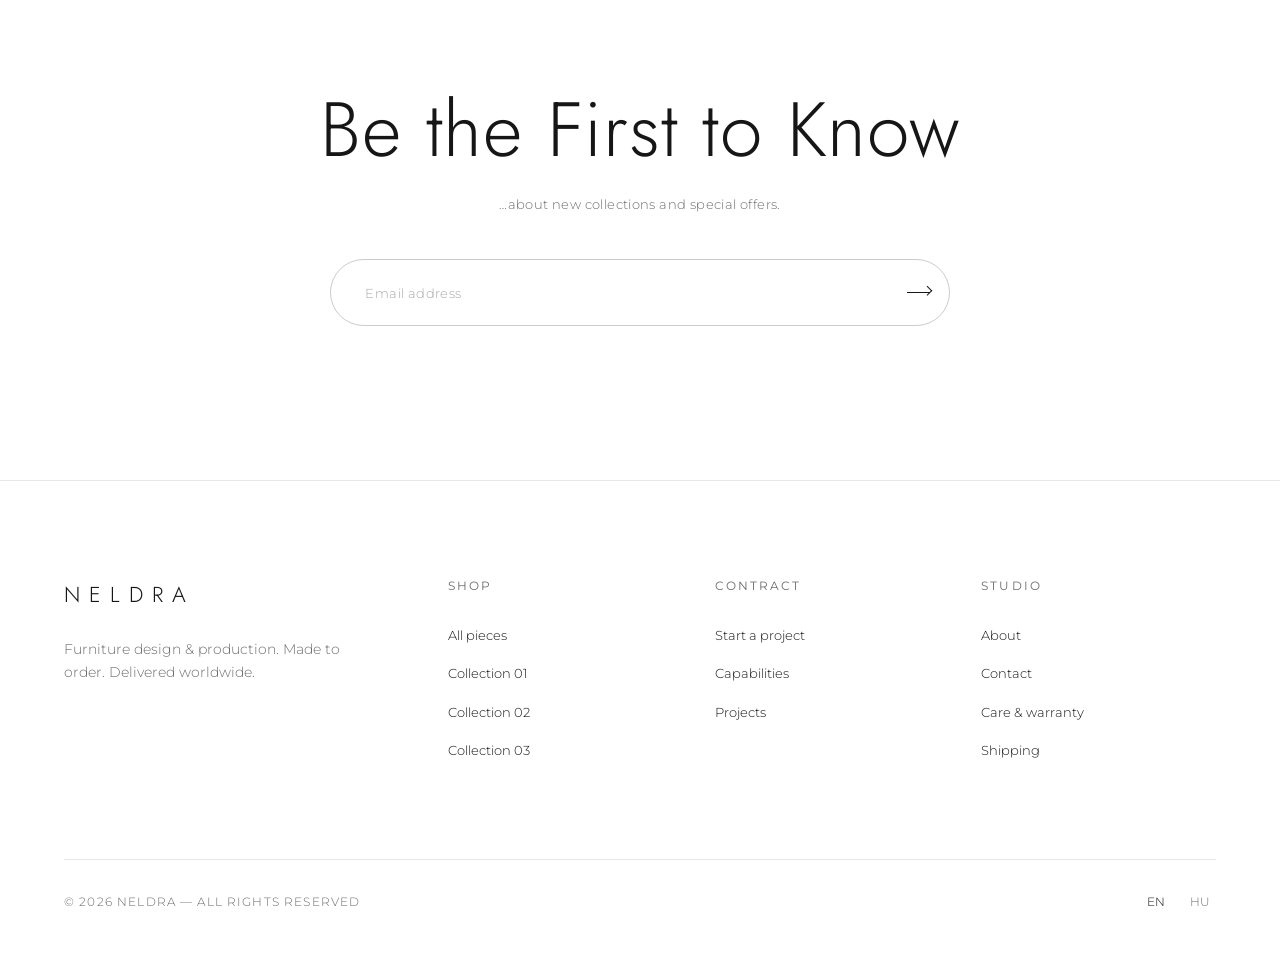
==== commit 6174938a: "Home: replace closing about strip with 'Be the First to Know' email collector (pill input + inline c" ====
--- a/standalone/index.html
+++ b/standalone/index.html
@@ -446,6 +446,53 @@
   padding-block: var(--section-y);
   text-align: center;
 }
+
+/* Newsletter / email collector */
+.newsletter { padding-block: var(--section-y); }
+.newsletter .display { max-width: 20ch; margin-inline: auto; }
+.newsletter__sub {
+  margin-top: clamp(1rem, 2vw, 1.5rem);
+  font-size: var(--fs-small);
+  letter-spacing: .03em;
+  color: var(--c-text-soft);
+}
+.newsletter__form {
+  margin: clamp(1.75rem, 4vw, 2.75rem) auto 0;
+  max-width: 620px;
+  display: flex;
+  align-items: center;
+  gap: .5rem;
+  border: 1px solid rgba(22, 22, 22, .22);
+  border-radius: 999px;
+  padding: .4rem .4rem .4rem clamp(1.25rem, 3vw, 1.9rem);
+  transition: border-color var(--dur-base) var(--ease-soft);
+}
+.newsletter__form:focus-within { border-color: var(--c-text); }
+.newsletter__input {
+  flex: 1 1 auto;
+  min-width: 0;
+  border: 0;
+  background: transparent;
+  font: inherit;
+  font-size: var(--fs-small);
+  letter-spacing: .03em;
+  color: var(--c-text);
+  padding: .95rem .25rem;
+}
+.newsletter__input::placeholder { color: var(--c-grey-mid); }
+.newsletter__input:focus { outline: none; }
+.newsletter__btn {
+  flex: none;
+  width: 3rem; height: 3rem;
+  border-radius: 50%;
+  display: grid;
+  place-items: center;
+  transition: background var(--dur-base) var(--ease-soft);
+}
+.newsletter__btn:hover { background: var(--c-bg-soft); }
+.newsletter__btn:hover .arrow { transform: translateX(3px); }
+.newsletter__btn .arrow { margin: 0; width: 1.4em; transition: transform var(--dur-base) var(--ease-brand); }
+.newsletter__msg { margin-top: clamp(1.25rem, 3vw, 2rem); font-size: var(--fs-small); color: var(--c-text-soft); }
 .statement .display { max-width: 18ch; margin-inline: auto; }
 .statement .lead { margin: var(--sp-6) auto 0; text-align: center; }
 
@@ -590,10 +637,11 @@
    -------------------------------------------------------------------------- */
 .pdp {
   display: grid;
-  grid-template-columns: 1.35fr 1fr;
-  gap: clamp(2rem, 5vw, 6rem);
+  grid-template-columns: 1.25fr 1fr;
+  gap: clamp(4rem, 9vw, 12rem);   /* generous air between gallery and info column */
   align-items: start;
 }
+.pdp__info h1 { font-size: clamp(1.5rem, 2.5vw, 2.3rem); letter-spacing: .01em; }
 .pdp__gallery { display: grid; gap: var(--sp-4); }
 .pdp__figure {
   aspect-ratio: 4 / 3;
@@ -602,6 +650,40 @@
   padding: clamp(1.5rem, 4vw, 4rem);
 }
 .pdp__figure img, .pdp__figure svg { width: 100%; height: 100%; object-fit: contain; }
+.pdp__figure img { cursor: zoom-in; }
+.pdp__figure--main { aspect-ratio: 3 / 2; padding: clamp(1rem, 2.5vw, 2.5rem); }
+
+/* Front / side / back — a touch larger (less padding, wider ratio) */
+.pdp__trio .pdp__figure { aspect-ratio: 4 / 3; padding: clamp(.4rem, 1.4vw, 1.1rem); }
+
+/* Four detail shots: bleed to the left screen edge, stacked and touching */
+/* Detail shots: their own section (below the 2-col grid), so they never
+   collide with the info column or the related section. Left-bleed, stacked,
+   touching — no gaps. */
+.pdp-details { padding-block: clamp(2rem, 4vw, 4rem) clamp(4rem, 8vw, 8rem); }
+.pdp-details__stack {
+  /* distance from the content's left edge to the viewport's left edge */
+  --pull: calc(var(--gutter) + max(0px, (100vw - var(--wrap)) / 2));
+  margin-left: calc(-1 * var(--pull));
+  width: calc(56% + var(--pull));
+  display: flex;
+  flex-direction: column;
+}
+.pdp-details__stack .pdp__figure--detail {
+  aspect-ratio: auto;
+  padding: 0;      /* image reaches the edges */
+  margin: 0;       /* images touch each other, no gaps */
+  display: block;
+}
+.pdp-details__stack .pdp__figure--detail img {
+  width: 100%;
+  height: auto;
+  display: block;
+  cursor: zoom-in;
+}
+@media (max-width: 860px) {
+  .pdp-details__stack { width: calc(100% + var(--pull)); }
+}
 .pdp__info { position: sticky; top: calc(var(--header-h) + 1.5rem); }
 .pdp__price { font-size: var(--fs-h3); font-family: var(--font-display); margin-top: var(--sp-2); }
 .pdp__row { display: flex; gap: var(--sp-2); flex-wrap: wrap; margin-top: var(--sp-4); }
@@ -634,6 +716,78 @@
   transition: max-height var(--dur-base) var(--ease-brand);
 }
 .acc__body > div { padding-bottom: 1.6rem; color: var(--c-text-soft); font-size: var(--fs-small); }
+
+/* Lightbox / image zoom (product gallery) */
+.lightbox {
+  position: fixed;
+  inset: 0;
+  z-index: 400;
+  background: var(--c-bg);
+  display: flex;
+  align-items: center;
+  justify-content: center;
+  opacity: 0;
+  visibility: hidden;
+  transition: opacity var(--dur-base) var(--ease-brand), visibility var(--dur-base);
+}
+.lightbox.is-open { opacity: 1; visibility: visible; }
+.lightbox__stage {
+  margin: 0;
+  width: min(90vw, 1400px);
+  height: 84vh;
+  display: flex;
+  align-items: center;
+  justify-content: center;
+}
+.lightbox__stage img {
+  max-width: 100%;
+  max-height: 100%;
+  width: auto; height: auto;
+  object-fit: contain;
+  opacity: 0;
+  transition: opacity var(--dur-fast) var(--ease-soft);
+}
+.lightbox__stage img.is-ready { opacity: 1; }
+.lightbox__close {
+  position: absolute;
+  top: clamp(1rem, 3vw, 2.2rem);
+  right: clamp(1rem, 3vw, 2.2rem);
+  font-size: var(--fs-meta);
+  letter-spacing: .18em;
+  text-transform: uppercase;
+  color: var(--c-text);
+}
+.lightbox__nav {
+  position: absolute;
+  top: 50%;
+  transform: translateY(-50%);
+  width: 64px; height: 64px;
+  display: flex;
+  align-items: center;
+  justify-content: center;
+  color: var(--c-text);
+}
+.lightbox__nav::before {
+  content: "";
+  width: 15px; height: 15px;
+  border-top: 1.5px solid currentColor;
+  border-right: 1.5px solid currentColor;
+}
+.lightbox__nav--prev { left: clamp(.25rem, 2vw, 2rem); }
+.lightbox__nav--next { right: clamp(.25rem, 2vw, 2rem); }
+.lightbox__nav--prev::before { transform: rotate(-135deg); }
+.lightbox__nav--next::before { transform: rotate(45deg); }
+.lightbox__nav:hover { opacity: .55; }
+.lightbox__count {
+  position: absolute;
+  bottom: clamp(1rem, 3vw, 2rem);
+  left: 50%;
+  transform: translateX(-50%);
+  font-size: var(--fs-meta);
+  letter-spacing: .2em;
+  color: var(--c-text-soft);
+  font-variant-numeric: tabular-nums;
+}
 
 /* --------------------------------------------------------------------------
    13. Footer
@@ -979,10 +1133,14 @@
       </div>
     </section>
 
-    <!-- ===== About strip ===== -->
-    <section class="section--tight wrap center" id="about">
-      <p class="lead" data-reveal style="margin-inline:auto">“Neldra is a furniture design and production studio with a direct-to-consumer collection and a project-based Contract division.”</p>
-      <p data-reveal data-reveal-delay="1" style="margin-top:2rem"><a class="btn" href="#about">About the studio</a></p>
+    <!-- ===== Newsletter ===== -->
+    <section class="newsletter wrap center" id="newsletter">
+      <h2 class="display" data-reveal>Be the First to Know</h2>
+      <p class="newsletter__sub" data-reveal data-reveal-delay="1">…about new collections and special offers.</p>
+      <form class="newsletter__form" data-reveal data-reveal-delay="2" data-newsletter>
+        <input type="email" name="email" class="newsletter__input" placeholder="Email address" aria-label="Email address" required>
+        <button type="submit" class="newsletter__btn" aria-label="Subscribe"><span class="arrow"></span></button>
+      </form>
     </section>
   </main>
 
@@ -1219,6 +1377,105 @@
   }
 
   /* ----------------------------------------------------------------------
+     Lightbox / image zoom (product gallery)
+     Click any gallery image -> full-screen single image, with ✕ close and
+     prev/next arrows (also arrow keys + Escape).
+     ---------------------------------------------------------------------- */
+  function initLightbox() {
+    // Collect every product image (gallery + the detail section) in order.
+    var imgs = [];
+    $$(".pdp__gallery, .pdp-details__stack").forEach(function (c) {
+      imgs = imgs.concat($$("img", c));
+    });
+    if (!imgs.length) return;
+
+    var slides = imgs.map(function (im) {
+      return { src: im.getAttribute("src"), alt: im.getAttribute("alt") || "" };
+    });
+
+    var lb = document.createElement("div");
+    lb.className = "lightbox";
+    lb.setAttribute("role", "dialog");
+    lb.setAttribute("aria-modal", "true");
+    lb.setAttribute("aria-label", "Image viewer");
+    lb.innerHTML =
+      '<button class="lightbox__close" data-lb-close aria-label="Close">Close &times;</button>' +
+      '<button class="lightbox__nav lightbox__nav--prev" data-lb-prev aria-label="Previous image"></button>' +
+      '<figure class="lightbox__stage"><img alt=""></figure>' +
+      '<button class="lightbox__nav lightbox__nav--next" data-lb-next aria-label="Next image"></button>' +
+      '<span class="lightbox__count"></span>';
+    document.body.appendChild(lb);
+
+    var big   = $("img", lb);
+    var count = $(".lightbox__count", lb);
+    var idx = 0;
+
+    function show(i) {
+      idx = (i + slides.length) % slides.length;
+      big.classList.remove("is-ready");
+      var s = slides[idx];
+      var tmp = new Image();
+      tmp.onload = function () { big.classList.add("is-ready"); };
+      big.src = s.src;
+      big.alt = s.alt;
+      tmp.src = s.src;
+      if (tmp.complete) big.classList.add("is-ready");
+      count.textContent = (idx + 1) + " / " + slides.length;
+    }
+    function open(i) {
+      show(i);
+      lb.classList.add("is-open");
+      document.documentElement.style.overflow = "hidden";
+    }
+    function close() {
+      lb.classList.remove("is-open");
+      document.documentElement.style.overflow = "";
+    }
+
+    imgs.forEach(function (im, i) {
+      im.addEventListener("click", function (e) { e.preventDefault(); open(i); });
+    });
+    $("[data-lb-close]", lb).addEventListener("click", close);
+    $("[data-lb-prev]", lb).addEventListener("click", function (e) { e.stopPropagation(); show(idx - 1); });
+    $("[data-lb-next]", lb).addEventListener("click", function (e) { e.stopPropagation(); show(idx + 1); });
+    lb.addEventListener("click", function (e) {
+      // click on the empty backdrop (not a control or the image) closes
+      if (e.target === lb || e.target.classList.contains("lightbox__stage")) close();
+    });
+    document.addEventListener("keydown", function (e) {
+      if (!lb.classList.contains("is-open")) return;
+      if (e.key === "Escape") close();
+      else if (e.key === "ArrowLeft") show(idx - 1);
+      else if (e.key === "ArrowRight") show(idx + 1);
+    });
+  }
+
+  /* ----------------------------------------------------------------------
+     Newsletter / email collector (prototype: confirm inline)
+     ---------------------------------------------------------------------- */
+  function initNewsletter() {
+    $$("[data-newsletter]").forEach(function (form) {
+      form.addEventListener("submit", function (e) {
+        e.preventDefault();
+        var input = $(".newsletter__input", form);
+        if (input && input.checkValidity && !input.checkValidity()) {
+          input.reportValidity();
+          return;
+        }
+        var section = form.parentElement;
+        form.style.display = "none";
+        var msg = $(".newsletter__msg", section);
+        if (!msg) {
+          msg = document.createElement("p");
+          msg.className = "newsletter__msg";
+          section.appendChild(msg);
+        }
+        msg.textContent = "Thank you — you're on the list.";
+      });
+    });
+  }
+
+  /* ----------------------------------------------------------------------
      Language switch (visual only in the prototype)
      ---------------------------------------------------------------------- */
   function initLang() {
@@ -1267,6 +1524,8 @@
     initAccordion();
     initQty();
     initSwatches();
+    initLightbox();
+    initNewsletter();
     initLang();
   });
 })();
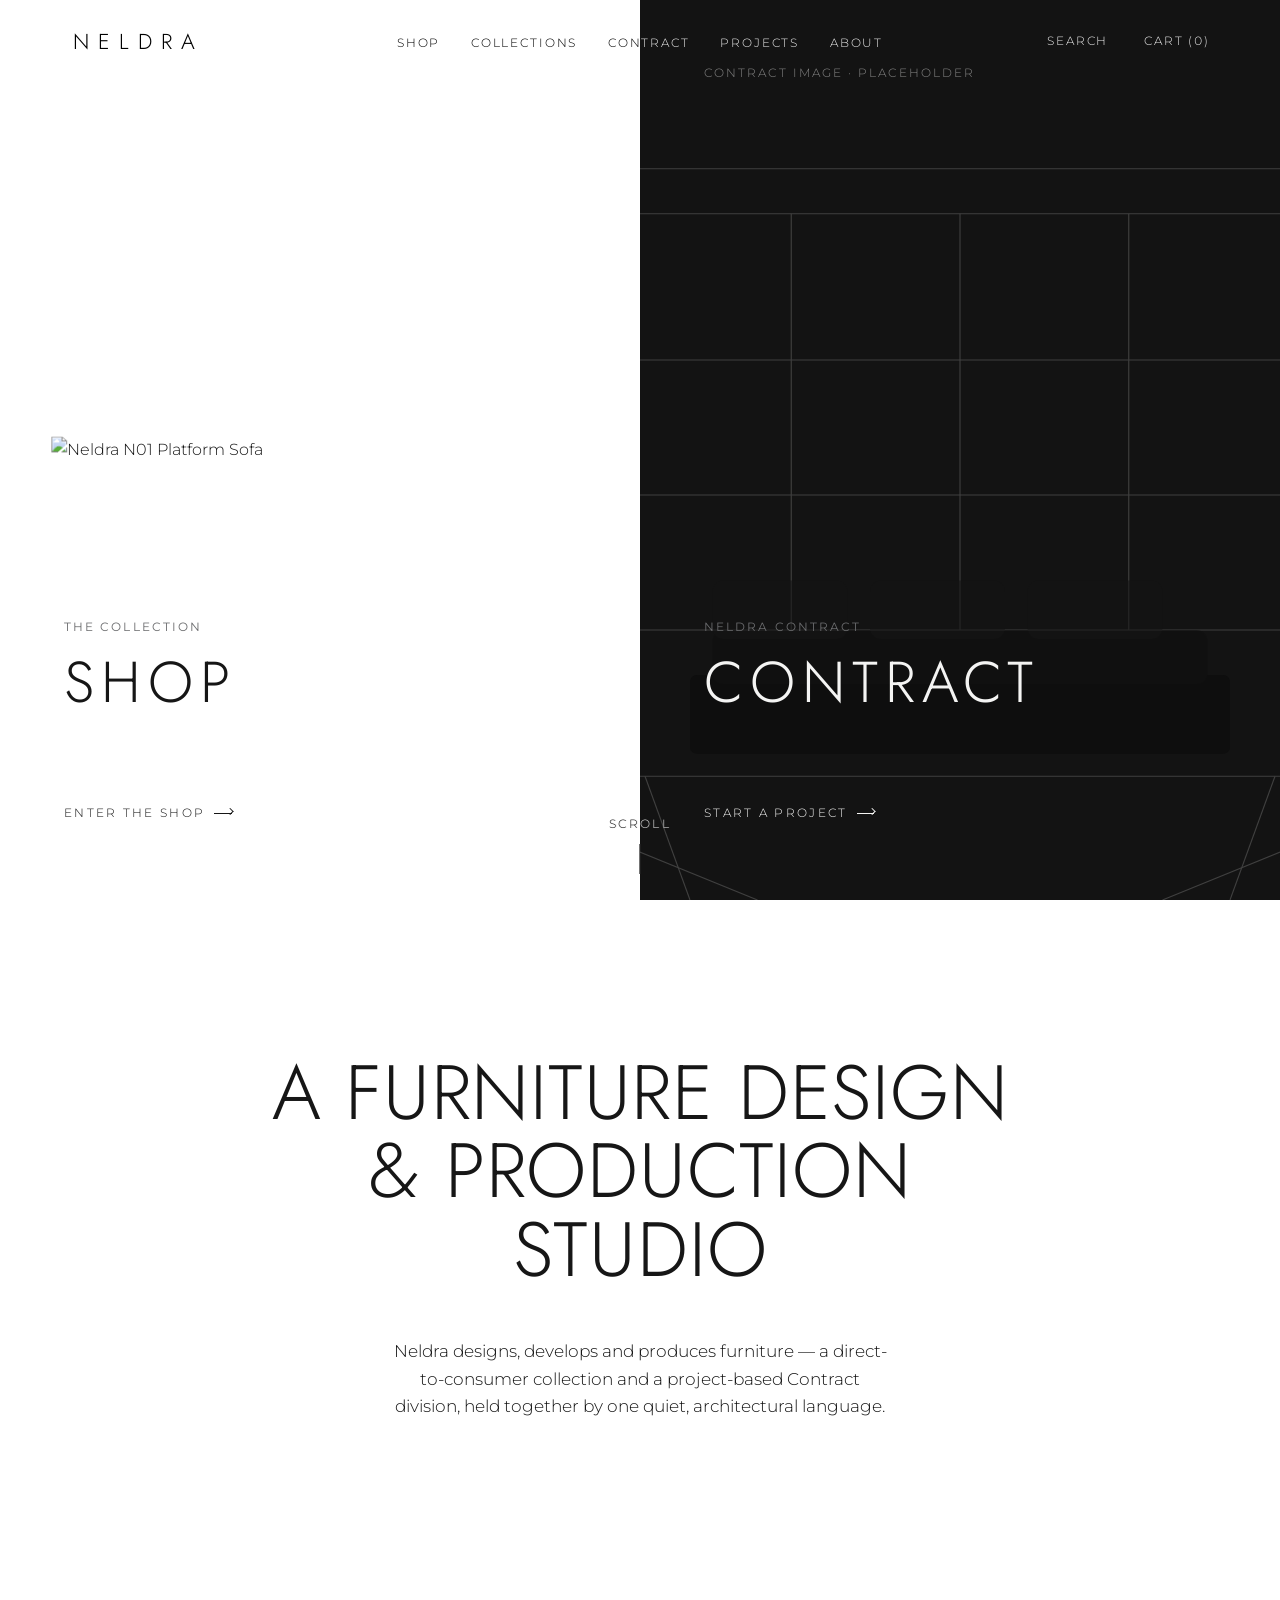
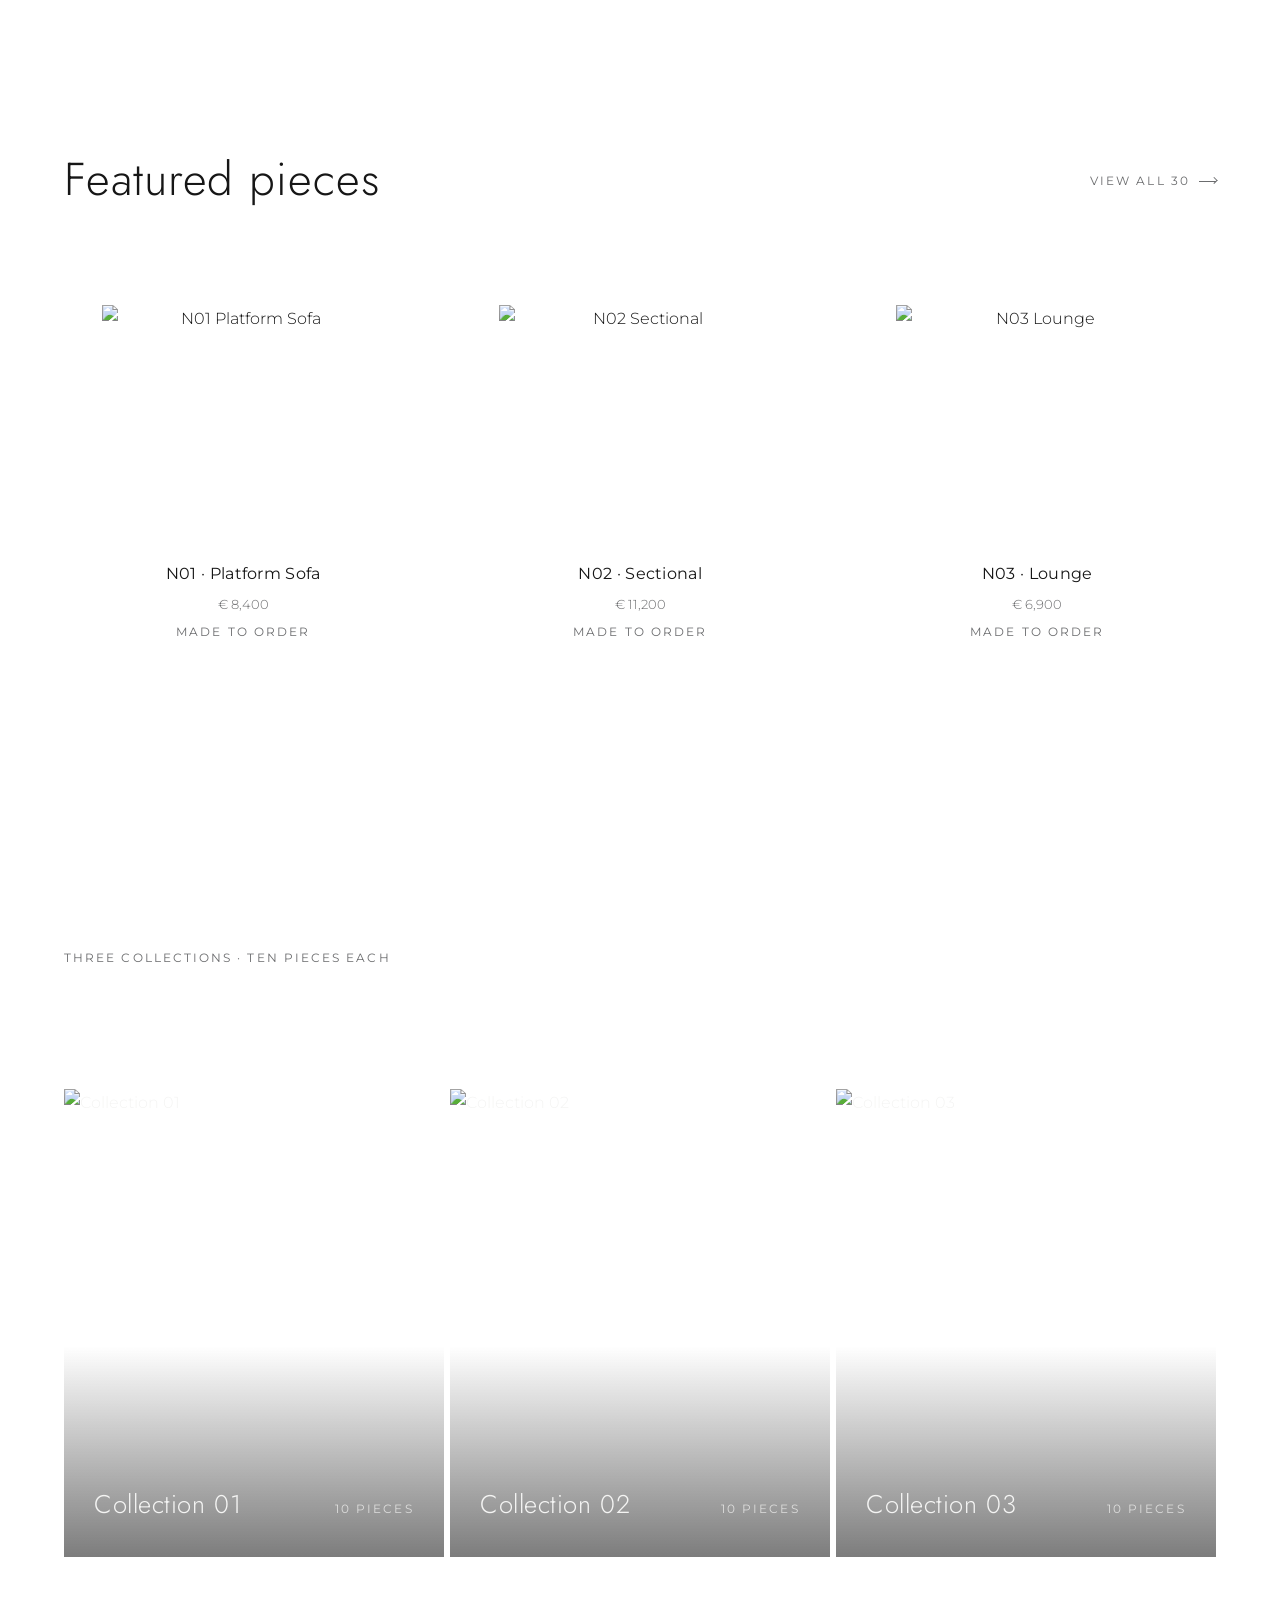
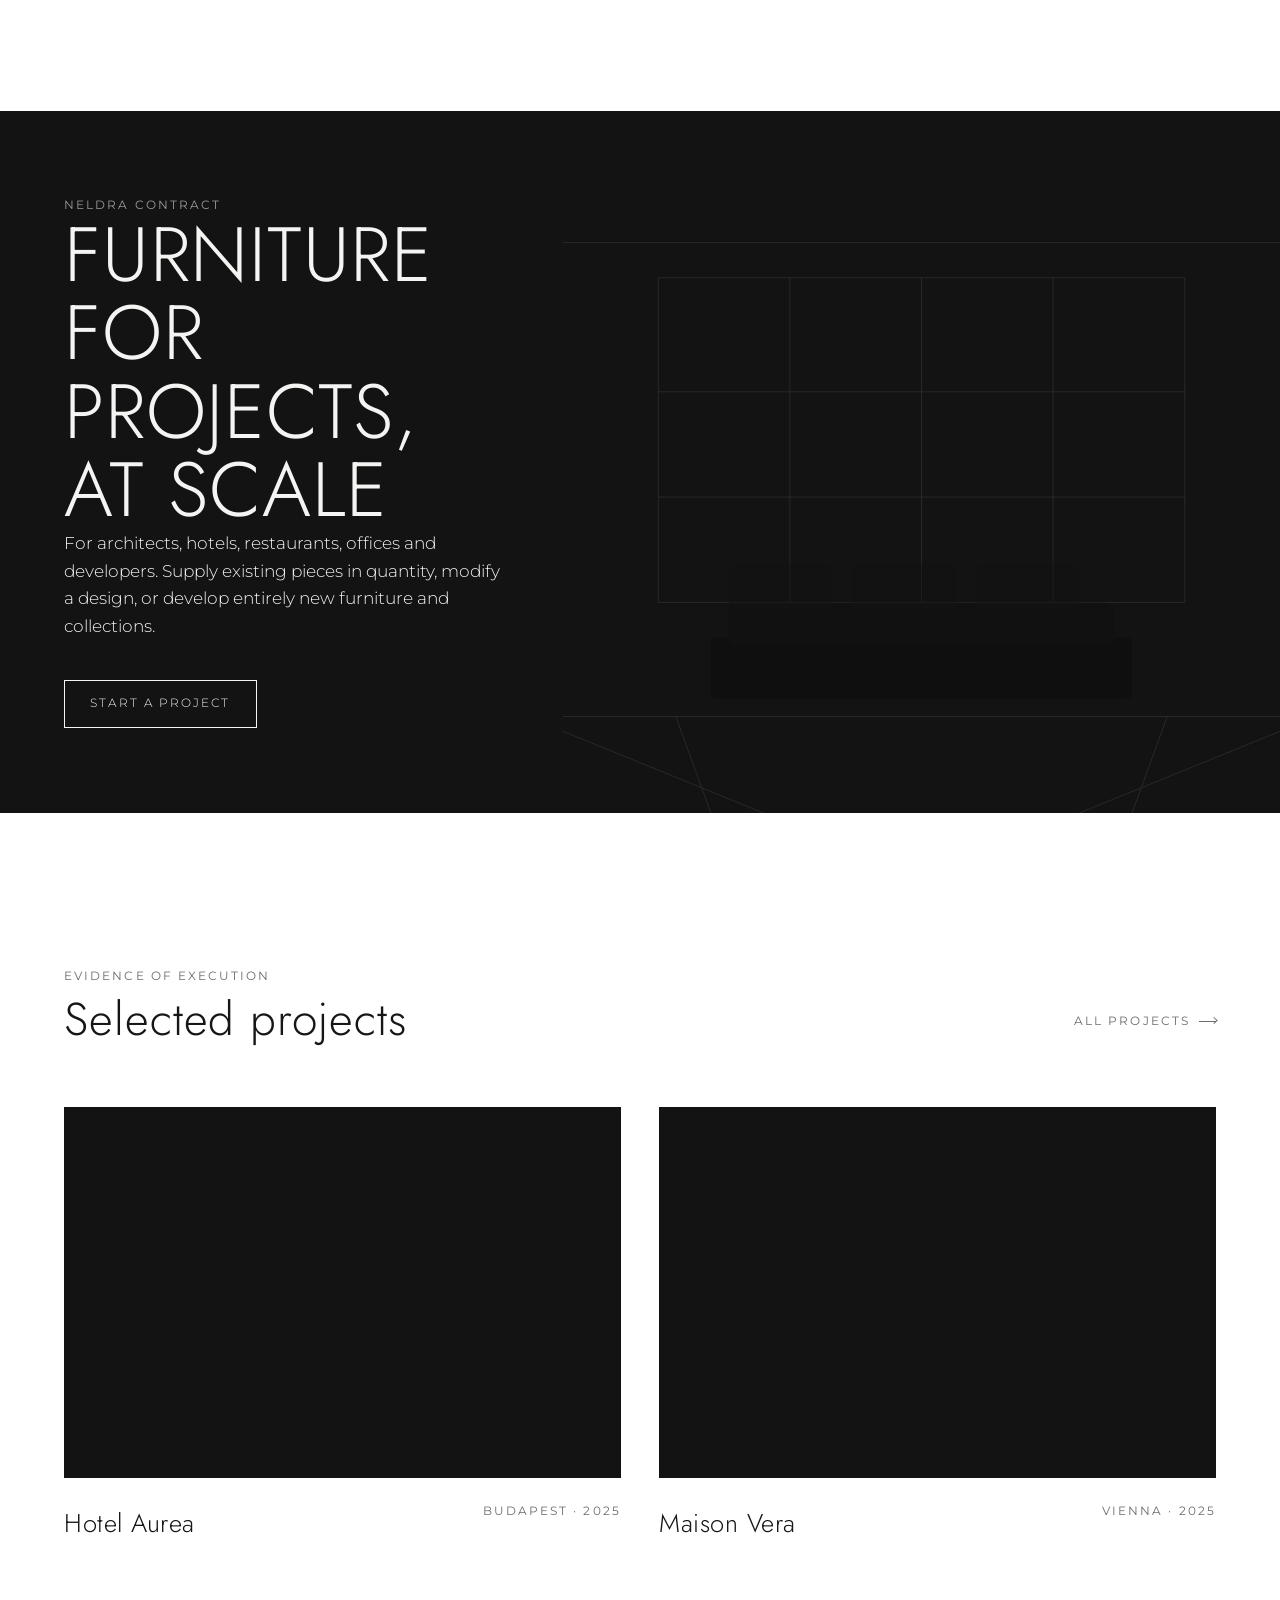
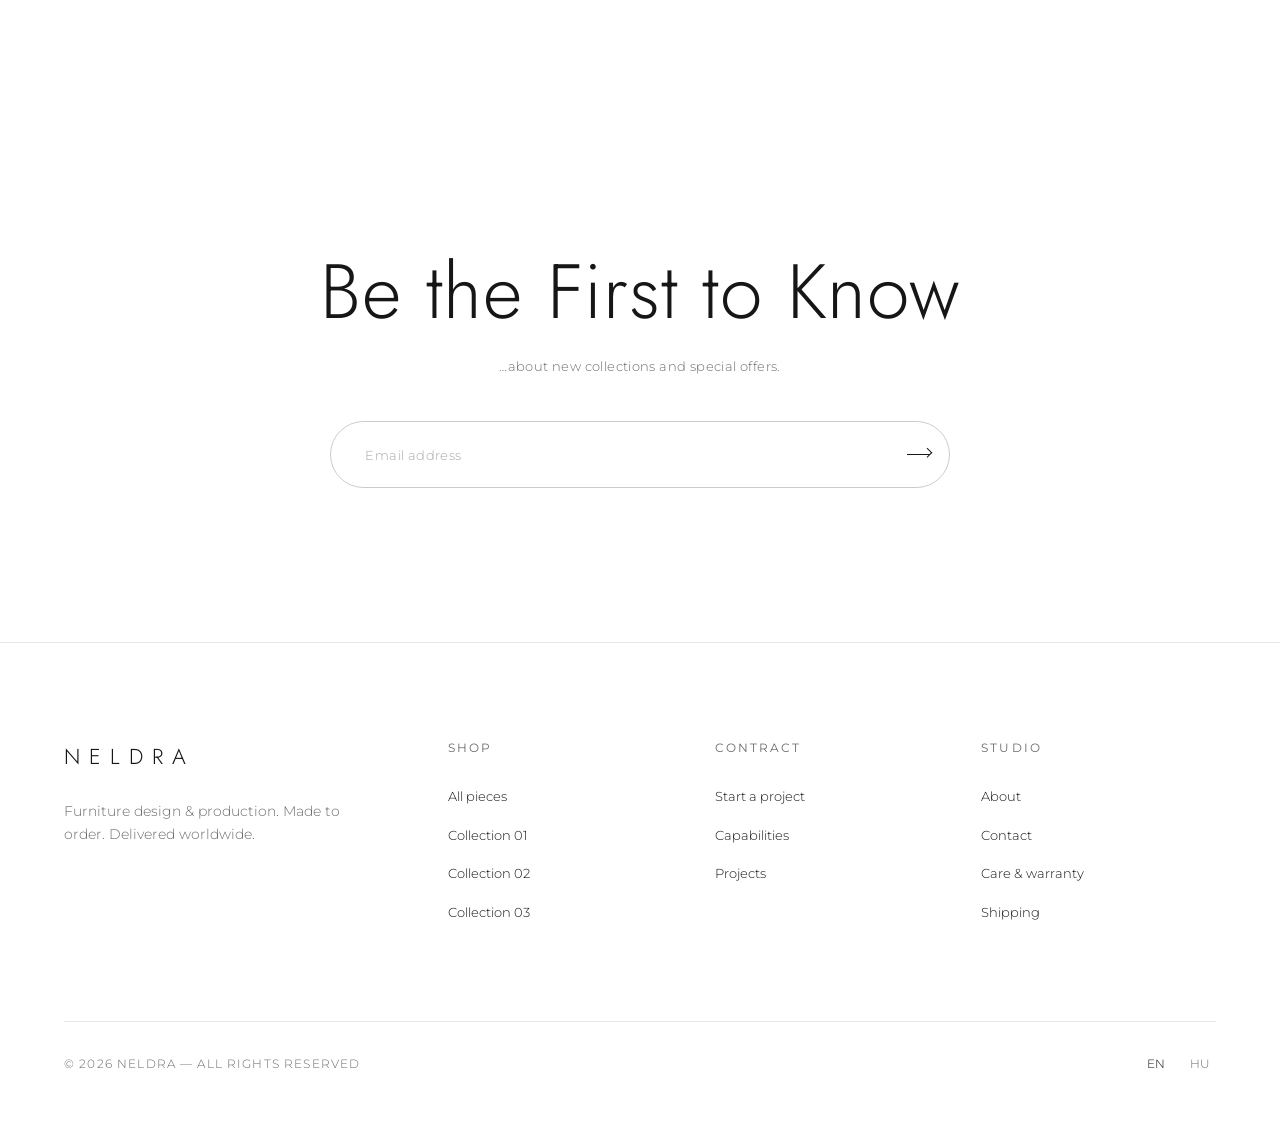
==== commit ae59abc0: "Home: Collections becomes a hero-style 3-panel split that expands toward the pointer, using product " ====
--- a/standalone/index.html
+++ b/standalone/index.html
@@ -505,6 +505,67 @@
   flex-wrap: wrap;
 }
 .section-head .meta { margin-bottom: .6rem; }
+
+/* Collections — 3-panel split that expands on hover (hero-style) */
+.collections-split {
+  display: flex;
+  gap: 6px;
+  height: clamp(360px, 52vh, 600px);
+  overflow: hidden;
+}
+.collections-split .cpanel {
+  position: relative;
+  flex: 1 1 0;
+  min-width: 0;
+  overflow: hidden;
+  display: flex;
+  align-items: flex-end;
+  color: var(--c-on-dark);
+  transition: flex-grow var(--dur-slow) var(--ease-brand);
+  will-change: flex-grow;
+}
+.cpanel__media { position: absolute; inset: 0; }
+.cpanel__media img {
+  width: 100%; height: 100%;
+  object-fit: cover;
+  transition: transform var(--dur-slow) var(--ease-brand);
+  will-change: transform;
+}
+/* subtle bottom scrim so the label stays readable over the photo */
+.cpanel::after {
+  content: "";
+  position: absolute;
+  inset: auto 0 0 0;
+  height: 45%;
+  background: linear-gradient(to top, rgba(17,17,17,.55), rgba(17,17,17,0));
+  z-index: 1;
+  pointer-events: none;
+}
+.cpanel__label {
+  position: relative;
+  z-index: 2;
+  width: 100%;
+  padding: clamp(1.1rem, 2.4vw, 1.9rem);
+  display: flex;
+  align-items: baseline;
+  justify-content: space-between;
+  gap: 1rem;
+}
+.cpanel__name {
+  font-family: var(--font-display);
+  font-size: var(--fs-h3);
+  letter-spacing: .02em;
+  white-space: nowrap;
+}
+.cpanel__label .meta { color: rgba(244,244,243,.75); white-space: nowrap; }
+
+.collections-split.is-hovering .cpanel { flex-grow: .8; }
+.collections-split .cpanel.is-active { flex-grow: 2.4; }
+.collections-split .cpanel.is-active .cpanel__media img { transform: scale(1.05); }
+@media (max-width: 860px) {
+  .collections-split { flex-direction: column; height: auto; }
+  .collections-split .cpanel { height: 220px; }
+}
 
 /* Full-bleed image block (editorial) */
 .figure {
@@ -1082,18 +1143,18 @@
       <div class="section-head">
         <div><p class="meta" data-reveal>Three collections · ten pieces each</p><h2 data-reveal>Collections</h2></div>
       </div>
-      <div class="grid grid--3">
-        <a class="project" href="shop.html" data-reveal>
-          <div class="project__media"><div class="ph ph--shop" style="position:relative"><span class="ph__note">Collection 01</span></div></div>
-          <div class="project__meta"><span class="project__name">Collection 01</span><span class="meta">10 pieces</span></div>
+      <div class="collections-split" data-reveal>
+        <a class="cpanel" href="shop.html">
+          <div class="cpanel__media"><img src="https://raw.githubusercontent.com/TicianFata/blender-18/main/wp-content/themes/neldra/assets/img/products/n01-detail-1.jpg" alt="Collection 01"></div>
+          <div class="cpanel__label"><span class="cpanel__name">Collection 01</span><span class="meta">10 pieces</span></div>
         </a>
-        <a class="project" href="shop.html" data-reveal data-reveal-delay="1">
-          <div class="project__media"><div class="ph ph--shop" style="position:relative"><span class="ph__note">Collection 02</span></div></div>
-          <div class="project__meta"><span class="project__name">Collection 02</span><span class="meta">10 pieces</span></div>
+        <a class="cpanel" href="shop.html">
+          <div class="cpanel__media"><img src="https://raw.githubusercontent.com/TicianFata/blender-18/main/wp-content/themes/neldra/assets/img/products/n01-detail-4.jpg" alt="Collection 02"></div>
+          <div class="cpanel__label"><span class="cpanel__name">Collection 02</span><span class="meta">10 pieces</span></div>
         </a>
-        <a class="project" href="shop.html" data-reveal data-reveal-delay="2">
-          <div class="project__media"><div class="ph ph--shop" style="position:relative"><span class="ph__note">Collection 03</span></div></div>
-          <div class="project__meta"><span class="project__name">Collection 03</span><span class="meta">10 pieces</span></div>
+        <a class="cpanel" href="shop.html">
+          <div class="cpanel__media"><img src="https://raw.githubusercontent.com/TicianFata/blender-18/main/wp-content/themes/neldra/assets/img/products/n01-detail-2.jpg" alt="Collection 03"></div>
+          <div class="cpanel__label"><span class="cpanel__name">Collection 03</span><span class="meta">10 pieces</span></div>
         </a>
       </div>
     </section>
@@ -1451,6 +1512,31 @@
   }
 
   /* ----------------------------------------------------------------------
+     Collections — 3-panel split that expands toward the pointer
+     ---------------------------------------------------------------------- */
+  function initCollections() {
+    var split = $(".collections-split");
+    if (!split) return;
+    var panels = $$(".cpanel", split);
+    if (coarse) return; // touch: keep equal; a tap navigates
+
+    function activate(panel) {
+      split.classList.add("is-hovering");
+      panels.forEach(function (p) { p.classList.toggle("is-active", p === panel); });
+    }
+    function clear() {
+      split.classList.remove("is-hovering");
+      panels.forEach(function (p) { p.classList.remove("is-active"); });
+    }
+    panels.forEach(function (panel) {
+      panel.addEventListener("mouseenter", function () { activate(panel); });
+      panel.addEventListener("focus", function () { activate(panel); });
+      panel.addEventListener("blur", clear);
+    });
+    split.addEventListener("mouseleave", clear);
+  }
+
+  /* ----------------------------------------------------------------------
      Newsletter / email collector (prototype: confirm inline)
      ---------------------------------------------------------------------- */
   function initNewsletter() {
@@ -1525,6 +1611,7 @@
     initQty();
     initSwatches();
     initLightbox();
+    initCollections();
     initNewsletter();
     initLang();
   });
